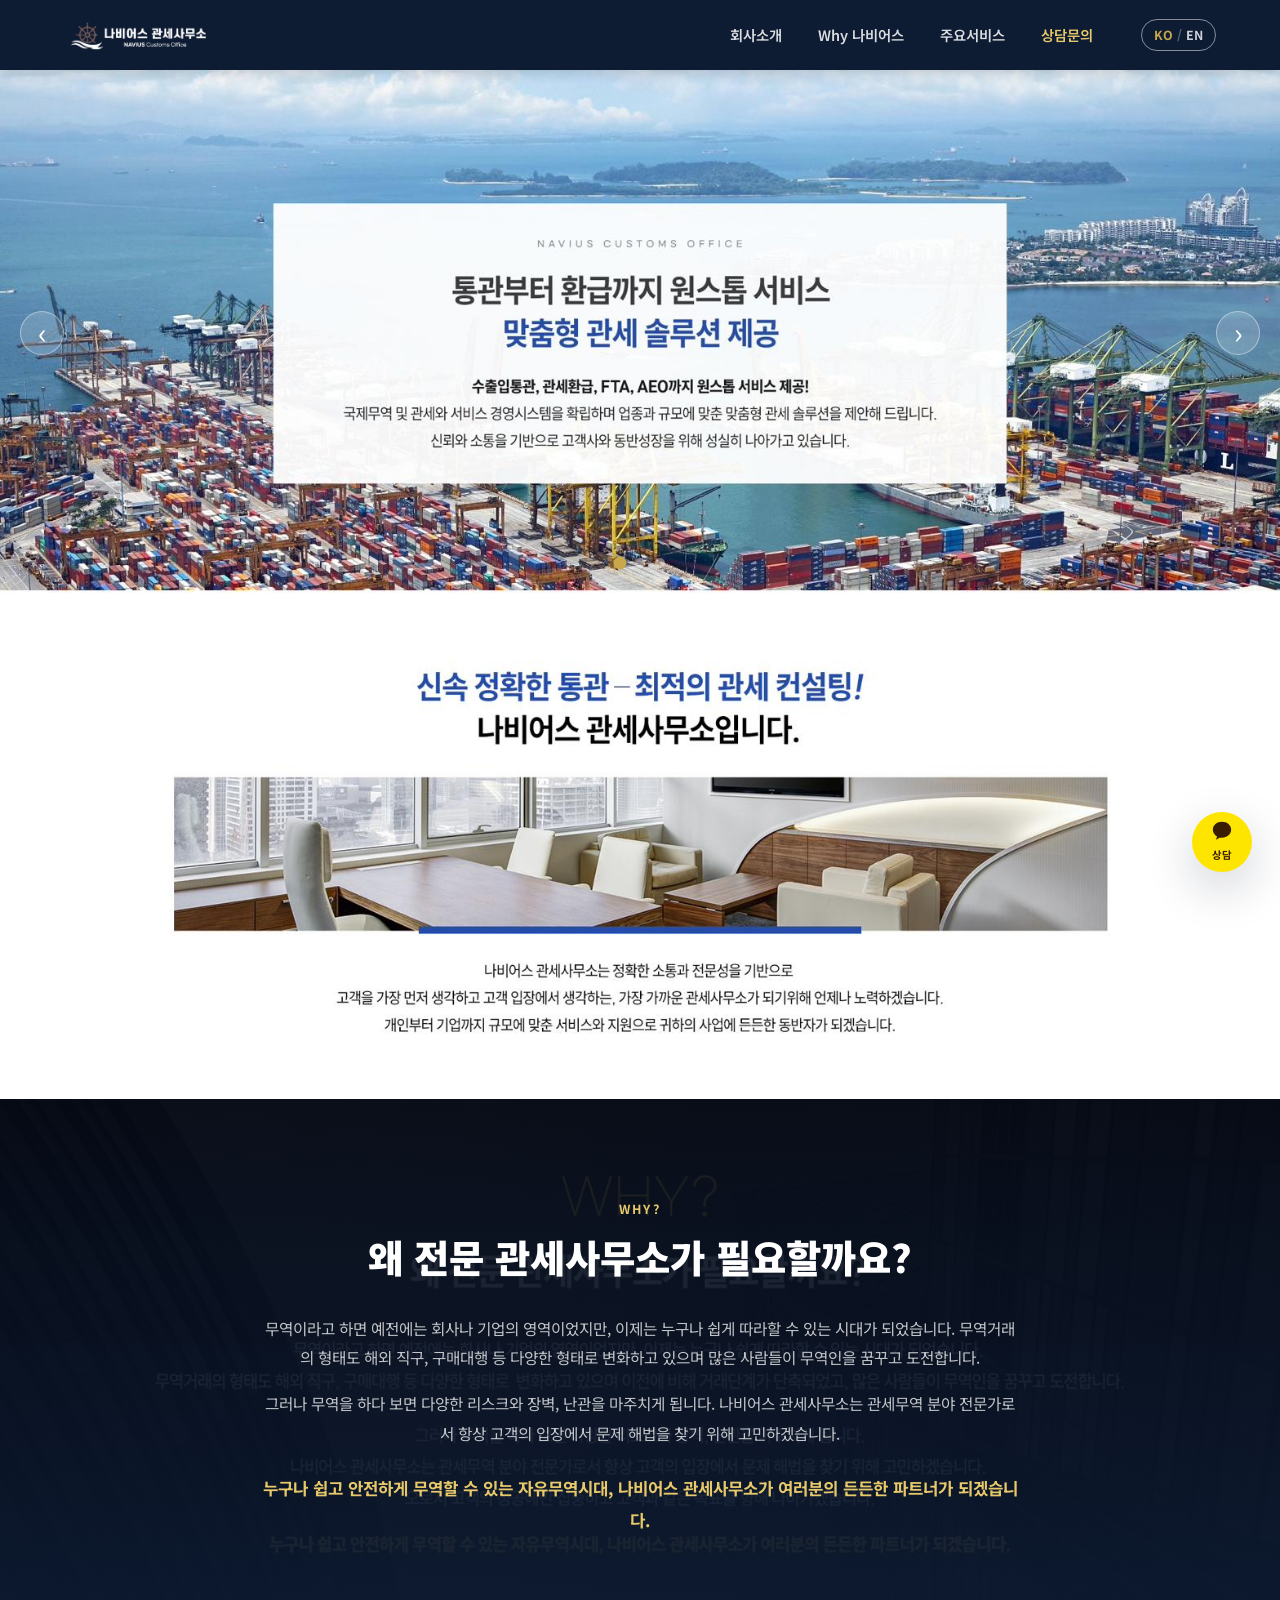
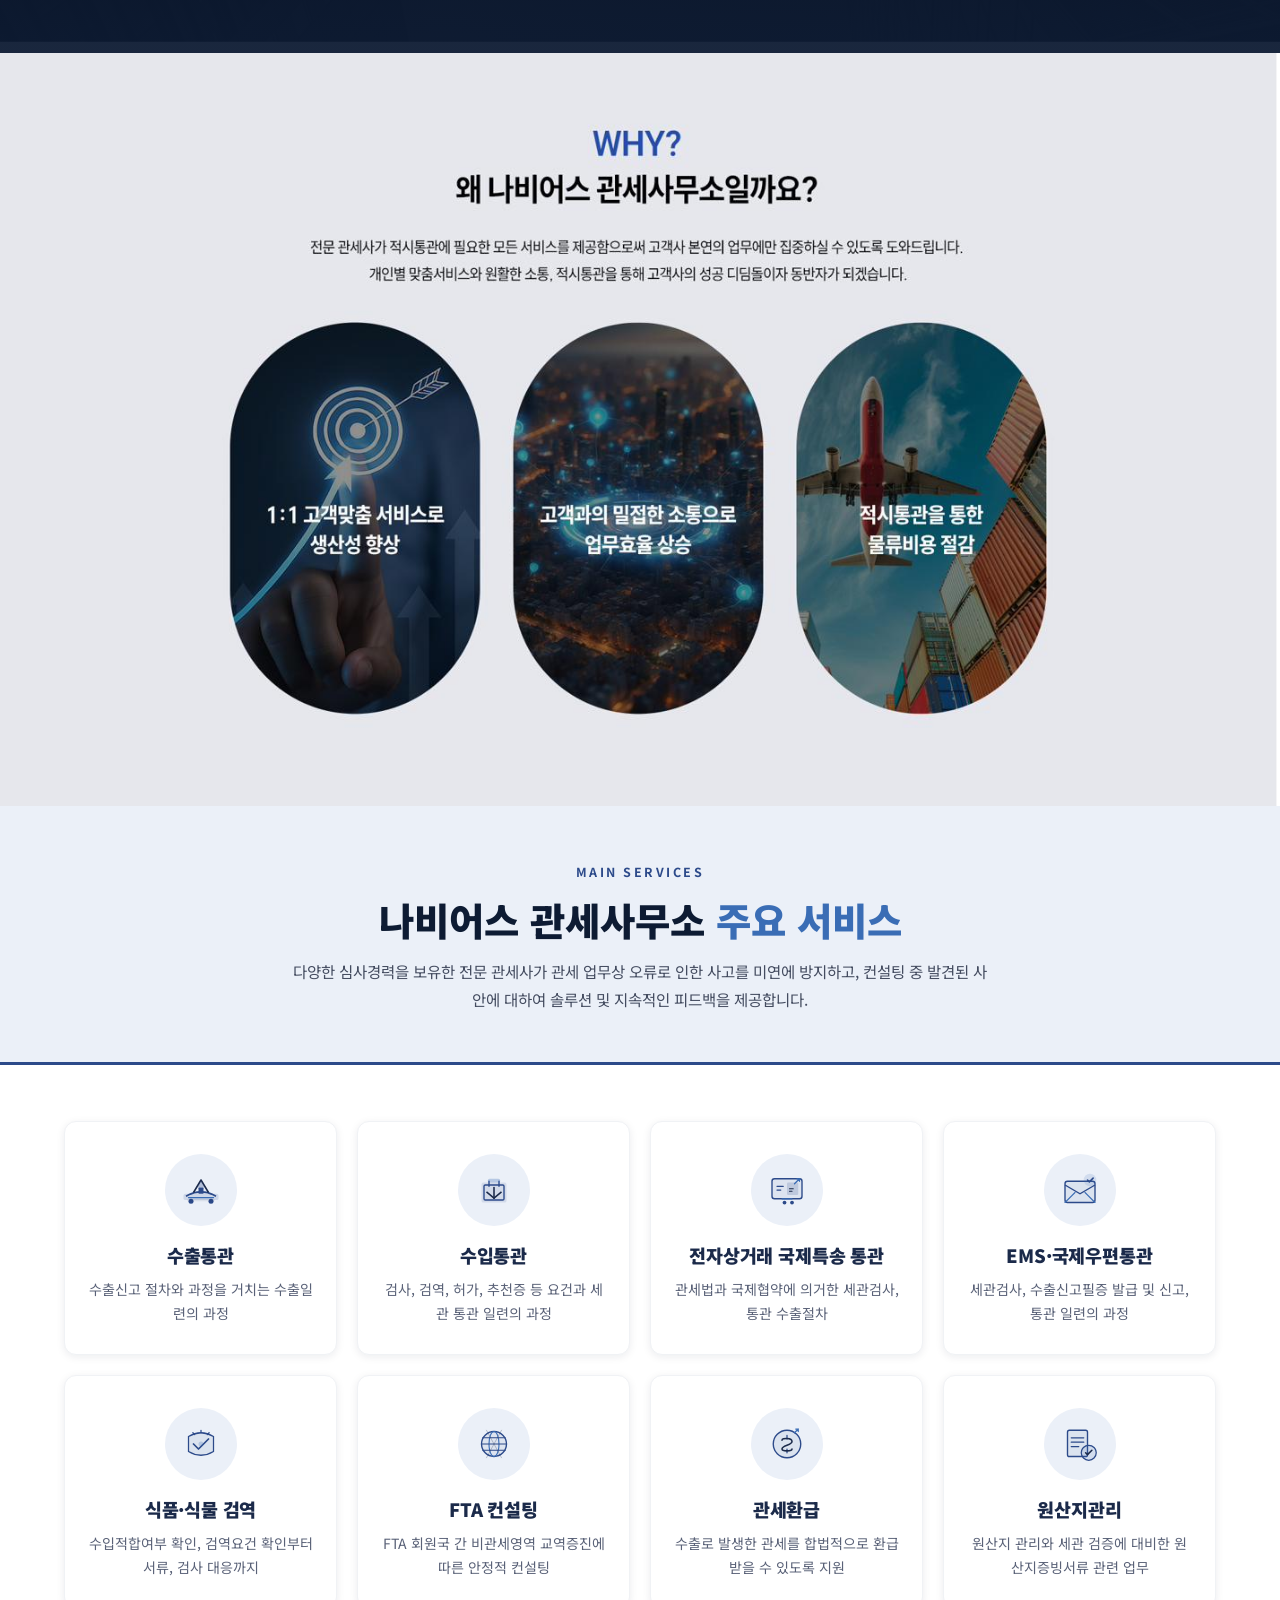
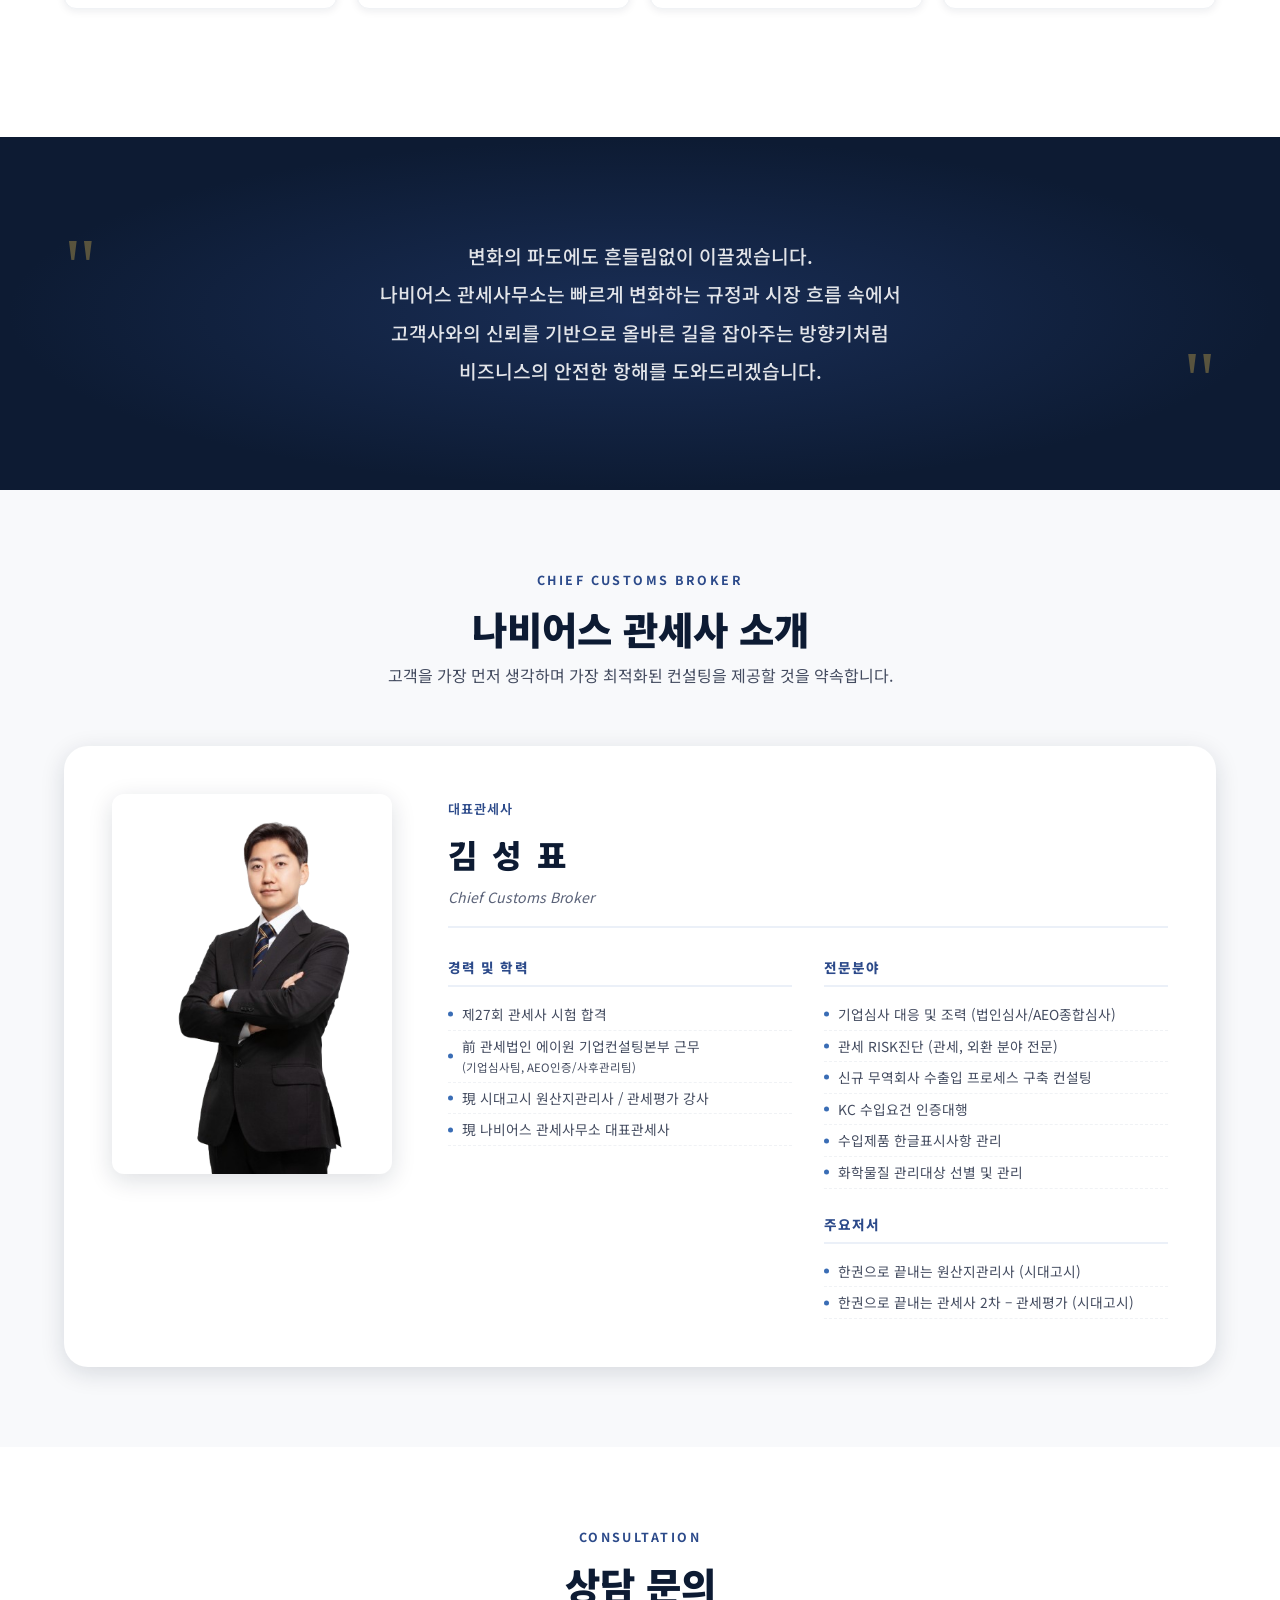
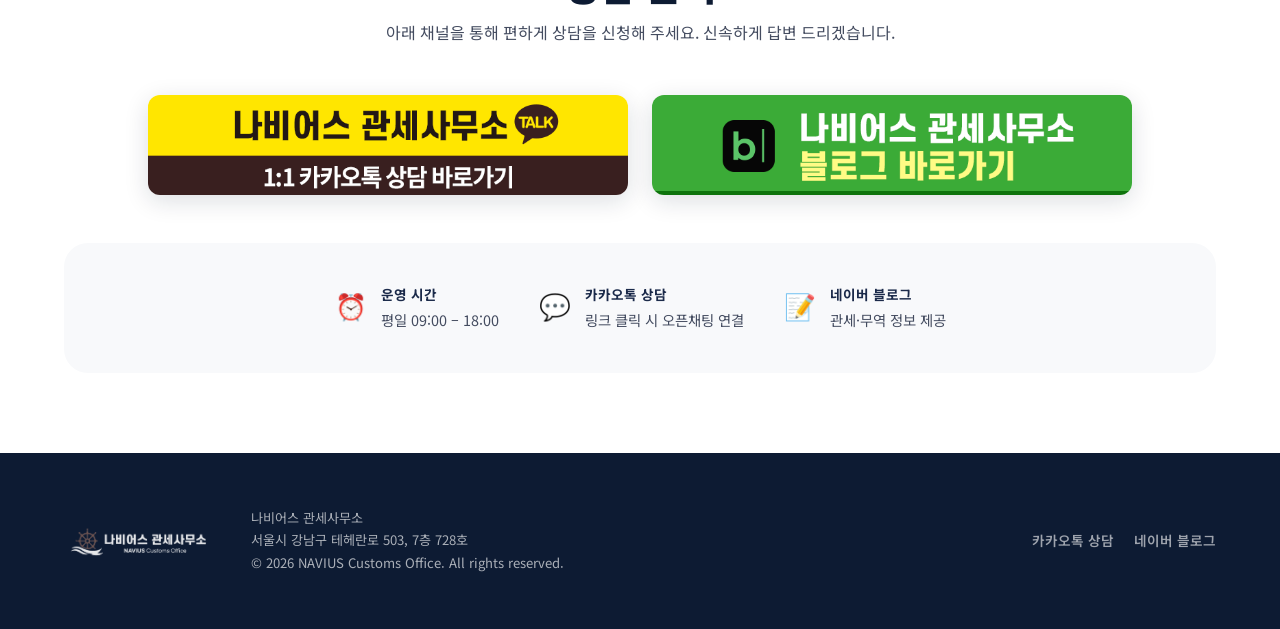
==== index.html @ b000e597 "Add files via upload" ====
<!DOCTYPE html>
<html lang="ko">
<head>
  <meta charset="UTF-8" />
  <meta name="viewport" content="width=device-width, initial-scale=1.0" />
  <title>나비어스 관세사무소 | NAVIUS Customs Office</title>
  <link rel="stylesheet" href="style.css" />
  <link rel="preconnect" href="https://fonts.googleapis.com">
  <link href="https://fonts.googleapis.com/css2?family=Noto+Sans+KR:wght@300;400;500;700;900&display=swap" rel="stylesheet">
</head>
<body>

<!-- ===== HEADER ===== -->
<header id="site-header">
  <div class="header-inner">
    <a href="index.html" class="logo-link">
      <img src="image/나비어스_CI__사명_배경제거.png"    alt="나비어스 관세사무소" class="logo-img logo-dark" />
      <img src="image/나비어스_CI__사명_배경제거_흰색.png" alt="나비어스 관세사무소" class="logo-img logo-light" />
    </a>
    <nav class="main-nav">
      <a href="#about"    data-ko="회사소개"    data-en="About">회사소개</a>
      <a href="#why"      data-ko="Why 나비어스" data-en="Why Navius">Why 나비어스</a>
      <a href="#services" data-ko="주요서비스"   data-en="Services">주요서비스</a>
      <a href="#contact"  data-ko="상담문의"    data-en="Contact">상담문의</a>
    </nav>
    <div class="header-actions">
      <button class="lang-toggle" id="lang-toggle">
        <span class="lang-ko active">KO</span>
        <span class="lang-sep">/</span>
        <span class="lang-en">EN</span>
      </button>
      <button class="hamburger" id="hamburger" aria-label="메뉴">
        <span></span><span></span><span></span>
      </button>
    </div>
  </div>
</header>

<!-- ===== HERO — 이미지만 풀스크린, 텍스트/오버레이 없음 ===== -->
<section class="hero" id="hero">
  <!-- 이미지 자체에 텍스트 포함 → <img> 태그로 그대로 표시 -->
  <img class="hero-img" src="image/main1.png" alt="나비어스 관세사무소" id="hero-img" />
  <div class="hero-dots">
    <button class="dot active" data-index="0"></button>
    <button class="dot"        data-index="1"></button>
    <button class="dot"        data-index="2"></button>
  </div>
  <button class="hero-arrow prev" aria-label="이전">&#8249;</button>
  <button class="hero-arrow next" aria-label="다음">&#8250;</button>
</section>

<!-- ===== ABOUT — 이미지만 풀 와이드 ===== -->
<section class="about" id="about">
  <img class="about-full-img" src="image/officeinfo.jpg" alt="나비어스 관세사무소" />
</section>

<!-- ===== WHY DARK ===== -->
<section class="why-dark section" id="why">
  <div class="why-dark-bg" style="background-image:url('image/why1.jpg')"></div>
  <div class="why-dark-overlay"></div>
  <div class="container why-dark-content">
    <p class="section-eyebrow light" data-ko="WHY?" data-en="WHY?">WHY?</p>
    <h2 class="light" data-ko="왜 전문 관세사무소가 필요할까요?" data-en="Why Do You Need a Professional Customs Office?">왜 전문 관세사무소가 필요할까요?</h2>
    <div class="why-dark-text">
      <p data-ko="무역이라고 하면 예전에는 회사나 기업의 영역이었지만, 이제는 누구나 쉽게 따라할 수 있는 시대가 되었습니다. 무역거래의 형태도 해외 직구, 구매대행 등 다양한 형태로 변화하고 있으며 많은 사람들이 무역인을 꿈꾸고 도전합니다."
         data-en="Trade used to be the domain of companies, but now anyone can participate. It has evolved into diverse forms such as direct overseas purchases and purchasing agencies, and many people dream of becoming traders.">
        무역이라고 하면 예전에는 회사나 기업의 영역이었지만, 이제는 누구나 쉽게 따라할 수 있는 시대가 되었습니다. 무역거래의 형태도 해외 직구, 구매대행 등 다양한 형태로 변화하고 있으며 많은 사람들이 무역인을 꿈꾸고 도전합니다.
      </p>
      <p data-ko="그러나 무역을 하다 보면 다양한 리스크와 장벽, 난관을 마주치게 됩니다. 나비어스 관세사무소는 관세무역 분야 전문가로서 항상 고객의 입장에서 문제 해법을 찾기 위해 고민하겠습니다."
         data-en="However, trading brings various risks and challenges. As experts in customs and trade, NAVIUS will always think from the client's perspective to find solutions.">
        그러나 무역을 하다 보면 다양한 리스크와 장벽, 난관을 마주치게 됩니다. 나비어스 관세사무소는 관세무역 분야 전문가로서 항상 고객의 입장에서 문제 해법을 찾기 위해 고민하겠습니다.
      </p>
      <p class="highlight"
         data-ko="누구나 쉽고 안전하게 무역할 수 있는 자유무역시대, 나비어스 관세사무소가 여러분의 든든한 파트너가 되겠습니다."
         data-en="In this era of free trade, NAVIUS Customs Office will be your reliable partner.">
        누구나 쉽고 안전하게 무역할 수 있는 자유무역시대, 나비어스 관세사무소가 여러분의 든든한 파트너가 되겠습니다.
      </p>
    </div>
  </div>
</section>

<!-- ===== WHY LIGHT — why2.jpg 이미지만 풀와이드 ===== -->
<section class="why-light-img">
  <img src="image/why2.jpg" alt="나비어스 관세사무소" class="why-full-img" />
</section>


<!-- ===== SERVICES ===== -->
<section class="services section" id="services">
  <!-- 배경이미지 제거 — 배경색만, 텍스트 유지 -->
  <div class="services-header-text">
    <div class="container">
      <p class="section-eyebrow">MAIN SERVICES</p>
      <h2 data-ko="나비어스 관세사무소 <em>주요 서비스</em>" data-en="NAVIUS Customs Office <em>Key Services</em>">나비어스 관세사무소 <em>주요 서비스</em></h2>
      <p class="svc-desc"
         data-ko="다양한 심사경력을 보유한 전문 관세사가 관세 업무상 오류로 인한 사고를 미연에 방지하고, 컨설팅 중 발견된 사안에 대하여 솔루션 및 지속적인 피드백을 제공합니다."
         data-en="Our expert customs brokers with diverse audit experience prevent errors in advance and provide solutions and ongoing feedback for any issues discovered during consulting.">
        다양한 심사경력을 보유한 전문 관세사가 관세 업무상 오류로 인한 사고를 미연에 방지하고, 컨설팅 중 발견된 사안에 대하여 솔루션 및 지속적인 피드백을 제공합니다.
      </p>
    </div>
  </div>
  <div class="container services-grid-wrap">
    <div class="services-grid">
      <div class="service-card">
        <div class="svc-icon-wrap"><svg class="svc-svg" viewBox="0 0 64 64" fill="none" xmlns="http://www.w3.org/2000/svg">
        <rect x="4" y="38" width="56" height="10" rx="3" fill="#2C4A8A" opacity=".15"/>
        <path d="M8 42 Q32 28 56 42" stroke="#2C4A8A" stroke-width="2.5" fill="none"/>
        <path d="M20 36 L32 16 L44 36" stroke="#1B2A4A" stroke-width="2.5" fill="none" stroke-linejoin="round"/>
        <path d="M26 28 L32 16 L38 28" fill="#2C4A8A" opacity=".3"/>
        <rect x="28" y="28" width="8" height="10" rx="1" fill="#2C4A8A"/>
        <path d="M12 44 L52 44" stroke="#3A6DB5" stroke-width="2" stroke-linecap="round"/>
        <circle cx="16" cy="50" r="4" fill="#2C4A8A"/>
        <circle cx="48" cy="50" r="4" fill="#2C4A8A"/>
        <rect x="10" y="46" width="44" height="4" rx="2" fill="#1B2A4A" opacity=".08"/>
      </svg></div>
        <h3 data-ko="수출통관" data-en="Export Clearance">수출통관</h3>
        <p data-ko="수출신고 절차와 과정을 거치는 수출일련의 과정" data-en="Complete export process including declaration procedures and steps.">수출신고 절차와 과정을 거치는 수출일련의 과정</p>
      </div>
      <div class="service-card">
        <div class="svc-icon-wrap"><svg class="svc-svg" viewBox="0 0 64 64" fill="none" xmlns="http://www.w3.org/2000/svg">
        <rect x="12" y="20" width="40" height="32" rx="3" fill="#2C4A8A" opacity=".12"/>
        <rect x="16" y="24" width="32" height="24" rx="2" stroke="#2C4A8A" stroke-width="2.2" fill="none"/>
        <path d="M24 18 L24 26 M40 18 L40 26" stroke="#2C4A8A" stroke-width="2.2" stroke-linecap="round"/>
        <path d="M20 35 L32 45 L44 35" stroke="#1B2A4A" stroke-width="2.5" stroke-linejoin="round" fill="none"/>
        <path d="M32 28 L32 45" stroke="#1B2A4A" stroke-width="2.5" stroke-linecap="round"/>
        <rect x="22" y="14" width="20" height="6" rx="3" fill="#3A6DB5" opacity=".3"/>
      </svg></div>
        <h3 data-ko="수입통관" data-en="Import Clearance">수입통관</h3>
        <p data-ko="검사, 검역, 허가, 추천증 등 요건과 세관 통관 일련의 과정" data-en="Full import process including inspection, quarantine, licensing, and customs clearance.">검사, 검역, 허가, 추천증 등 요건과 세관 통관 일련의 과정</p>
      </div>
      <div class="service-card">
        <div class="svc-icon-wrap"><svg class="svc-svg" viewBox="0 0 64 64" fill="none" xmlns="http://www.w3.org/2000/svg">
        <rect x="8" y="14" width="48" height="32" rx="4" stroke="#2C4A8A" stroke-width="2.2" fill="#2C4A8A" fill-opacity=".07"/>
        <path d="M16 26 L26 26 M16 32 L22 32" stroke="#2C4A8A" stroke-width="2" stroke-linecap="round"/>
        <rect x="32" y="20" width="18" height="20" rx="2" fill="#2C4A8A" opacity=".18"/>
        <path d="M36 30 L42 30 M36 34 L40 34" stroke="#1B2A4A" stroke-width="1.8" stroke-linecap="round"/>
        <path d="M24 46 L40 46" stroke="#3A6DB5" stroke-width="2" stroke-linecap="round"/>
        <circle cx="28" cy="52" r="3" fill="#2C4A8A"/>
        <circle cx="40" cy="52" r="3" fill="#2C4A8A"/>
        <path d="M44 22 L52 14 M48 14 L52 14 L52 18" stroke="#3A6DB5" stroke-width="2" stroke-linecap="round" stroke-linejoin="round"/>
      </svg></div>
        <h3 data-ko="전자상거래 국제특송 통관" data-en="E-Commerce Express Clearance">전자상거래 국제특송 통관</h3>
        <p data-ko="관세법과 국제협약에 의거한 세관검사, 통관 수출절차" data-en="Customs inspection and export procedures per customs law and international agreements.">관세법과 국제협약에 의거한 세관검사, 통관 수출절차</p>
      </div>
      <div class="service-card">
        <div class="svc-icon-wrap"><svg class="svc-svg" viewBox="0 0 64 64" fill="none" xmlns="http://www.w3.org/2000/svg">
        <rect x="8" y="18" width="48" height="34" rx="4" fill="#2C4A8A" fill-opacity=".08" stroke="#2C4A8A" stroke-width="2.2"/>
        <path d="M8 24 L32 38 L56 24" stroke="#2C4A8A" stroke-width="2.2" fill="none"/>
        <path d="M8 52 L24 36 M56 52 L40 36" stroke="#3A6DB5" stroke-width="1.8" stroke-linecap="round"/>
        <circle cx="48" cy="16" r="10" fill="#3A6DB5" opacity=".15"/>
        <path d="M44 16 L47 19 L53 13" stroke="#2C4A8A" stroke-width="2.5" stroke-linecap="round" stroke-linejoin="round"/>
      </svg></div>
        <h3 data-ko="EMS·국제우편통관" data-en="EMS · International Mail">EMS·국제우편통관</h3>
        <p data-ko="세관검사, 수출신고필증 발급 및 신고, 통관 일련의 과정" data-en="Customs inspection, export declaration issuance, and complete clearance process.">세관검사, 수출신고필증 발급 및 신고, 통관 일련의 과정</p>
      </div>
      <div class="service-card">
        <div class="svc-icon-wrap"><svg class="svc-svg" viewBox="0 0 64 64" fill="none" xmlns="http://www.w3.org/2000/svg">
        <path d="M12 20 Q32 8 52 20 L52 44 Q32 56 12 44 Z" fill="#2C4A8A" fill-opacity=".08" stroke="#2C4A8A" stroke-width="2"/>
        <path d="M20 32 L28 40 L44 24" stroke="#2C4A8A" stroke-width="2.8" stroke-linecap="round" stroke-linejoin="round"/>
        <circle cx="32" cy="32" r="4" fill="#3A6DB5" opacity=".25"/>
        <path d="M32 14 L32 10 M22 17 L19 14 M42 17 L45 14" stroke="#2C4A8A" stroke-width="2" stroke-linecap="round"/>
      </svg></div>
        <h3 data-ko="식품·식물 검역" data-en="Food &amp; Plant Quarantine">식품·식물 검역</h3>
        <p data-ko="수입적합여부 확인, 검역요건 확인부터 서류, 검사 대응까지" data-en="Import eligibility, quarantine requirements, documentation and inspection response.">수입적합여부 확인, 검역요건 확인부터 서류, 검사 대응까지</p>
      </div>
      <div class="service-card">
        <div class="svc-icon-wrap"><svg class="svc-svg" viewBox="0 0 64 64" fill="none" xmlns="http://www.w3.org/2000/svg">
        <circle cx="32" cy="32" r="20" stroke="#2C4A8A" stroke-width="2.2" fill="#2C4A8A" fill-opacity=".07"/>
        <ellipse cx="32" cy="32" rx="8" ry="20" stroke="#3A6DB5" stroke-width="1.8" fill="none"/>
        <path d="M12 32 L52 32 M14 22 L50 22 M14 42 L50 42" stroke="#2C4A8A" stroke-width="1.6" stroke-linecap="round"/>
        <path d="M20 10 L44 54 M44 10 L20 54" stroke="#1B2A4A" stroke-width="1.4" stroke-linecap="round" opacity=".3"/>
      </svg></div>
        <h3 data-ko="FTA 컨설팅" data-en="FTA Consulting">FTA 컨설팅</h3>
        <p data-ko="FTA 회원국 간 비관세영역 교역증진에 따른 안정적 컨설팅" data-en="Stable consulting for non-tariff trade promotion between FTA member countries.">FTA 회원국 간 비관세영역 교역증진에 따른 안정적 컨설팅</p>
      </div>
      <div class="service-card">
        <div class="svc-icon-wrap"><svg class="svc-svg" viewBox="0 0 64 64" fill="none" xmlns="http://www.w3.org/2000/svg">
        <circle cx="32" cy="32" r="22" fill="#2C4A8A" fill-opacity=".08" stroke="#2C4A8A" stroke-width="2.2"/>
        <path d="M32 18 L32 24 M32 40 L32 46" stroke="#2C4A8A" stroke-width="2" stroke-linecap="round"/>
        <path d="M24 26 C24 22 40 22 40 28 C40 34 24 34 24 40 C24 44 40 44 40 40" stroke="#1B2A4A" stroke-width="2.5" stroke-linecap="round" fill="none"/>
        <path d="M44 14 L50 8 M46 8 L50 8 L50 12" stroke="#3A6DB5" stroke-width="2" stroke-linecap="round" stroke-linejoin="round"/>
      </svg></div>
        <h3 data-ko="관세환급" data-en="Customs Refund">관세환급</h3>
        <p data-ko="수출로 발생한 관세를 합법적으로 환급받을 수 있도록 지원" data-en="Support for legally reclaiming customs duties generated from exports.">수출로 발생한 관세를 합법적으로 환급받을 수 있도록 지원</p>
      </div>
      <div class="service-card">
        <div class="svc-icon-wrap"><svg class="svc-svg" viewBox="0 0 64 64" fill="none" xmlns="http://www.w3.org/2000/svg">
        <rect x="12" y="10" width="32" height="42" rx="3" fill="#2C4A8A" fill-opacity=".08" stroke="#2C4A8A" stroke-width="2.2"/>
        <path d="M18 22 L38 22 M18 29 L38 29 M18 36 L30 36" stroke="#2C4A8A" stroke-width="2" stroke-linecap="round"/>
        <circle cx="46" cy="46" r="12" fill="#3A6DB5" fill-opacity=".15" stroke="#2C4A8A" stroke-width="2"/>
        <path d="M41 46 L44 49 L51 42" stroke="#1B2A4A" stroke-width="2.5" stroke-linecap="round" stroke-linejoin="round"/>
      </svg></div>
        <h3 data-ko="원산지관리" data-en="Country of Origin">원산지관리</h3>
        <p data-ko="원산지 관리와 세관 검증에 대비한 원산지증빙서류 관련 업무" data-en="Country of origin management and documentation for customs verification.">원산지 관리와 세관 검증에 대비한 원산지증빙서류 관련 업무</p>
      </div>
    </div>
    <!-- servicecategory2.jpg — 추후 다른 이미지로 교체 예정, 현재 미사용 -->
  </div>
</section>

<!-- ===== BRAND MESSAGE ===== -->
<section class="brand-msg">
  <div class="brand-msg-inner">
    <div class="brand-msg-overlay"></div>
    <div class="container brand-msg-content">
      <blockquote>
        <span class="quote-mark left">"</span>
        <p data-ko="변화의 파도에도 흔들림없이 이끌겠습니다.<br>나비어스 관세사무소는 빠르게 변화하는 규정과 시장 흐름 속에서<br>고객사와의 신뢰를 기반으로 올바른 길을 잡아주는 방향키처럼<br>비즈니스의 안전한 항해를 도와드리겠습니다."
           data-en="We will lead steadily through the waves of change.<br>In the rapidly evolving regulatory and market environment,<br>NAVIUS Customs Office will serve as your compass,<br>guiding safe navigation through the complexities of business.">
          변화의 파도에도 흔들림없이 이끌겠습니다.<br>나비어스 관세사무소는 빠르게 변화하는 규정과 시장 흐름 속에서<br>고객사와의 신뢰를 기반으로 올바른 길을 잡아주는 방향키처럼<br>비즈니스의 안전한 항해를 도와드리겠습니다.
        </p>
        <span class="quote-mark right">"</span>
      </blockquote>
    </div>
  </div>
</section>

<!-- ===== BROKER ===== -->
<section class="broker section" id="broker">
  <div class="container">
    <p class="section-eyebrow" data-ko="CHIEF CUSTOMS BROKER" data-en="CHIEF CUSTOMS BROKER">CHIEF CUSTOMS BROKER</p>
    <h2 data-ko="대표 관세사 소개" data-en="Our Chief Customs Broker">나비어스 관세사 소개</h2>
    <p class="section-desc" data-ko="고객을 가장 먼저 생각하며 가장 최적화된 컨설팅을 제공할 것을 약속합니다."
       data-en="We promise to put our clients first and deliver the most optimized consulting.">
      고객을 가장 먼저 생각하며 가장 최적화된 컨설팅을 제공할 것을 약속합니다.
    </p>
    <div class="broker-grid">
      <div class="broker-photo">
        <img src="image/프로필사진_정장_배경제거.png" alt="대표관세사 김성표" />
      </div>
      <div class="broker-info">
        <div class="broker-title-block">
          <span class="broker-role" data-ko="대표관세사" data-en="Chief Customs Broker">대표관세사</span>
          <h3 class="broker-name" data-ko="김 성 표" data-en="Kim Sung-pyo">김 성 표</h3>
          <p class="broker-subtitle">Chief Customs Broker</p>
          <hr />
        </div>
        <div class="broker-columns">
          <div class="broker-career">
            <h4 data-ko="경력 및 학력" data-en="Career &amp; Education">경력 및 학력</h4>
            <ul>
              <li data-ko="제27회 관세사 시험 합격" data-en="Passed 27th Customs Broker Exam">제27회 관세사 시험 합격</li>
              <li data-ko="前 관세법인 에이원 기업컨설팅본부 근무" data-en="Former: A1 Customs Corp., Corporate Consulting Division">前 관세법인 에이원 기업컨설팅본부 근무<br><small>(기업심사팀, AEO인증/사후관리팀)</small></li>
              <li data-ko="現 시대고시 원산지관리사 / 관세평가 강사" data-en="Current: Instructor, Customs Valuation (Sidaegosi)">現 시대고시 원산지관리사 / 관세평가 강사</li>
              <li data-ko="現 나비어스 관세사무소 대표관세사" data-en="Current: Chief Broker, NAVIUS Customs Office">現 나비어스 관세사무소 대표관세사</li>
            </ul>
          </div>
          <div class="broker-specialty">
            <h4 data-ko="전문분야" data-en="Specializations">전문분야</h4>
            <ul>
              <li data-ko="기업심사 대응 및 조력 (법인심사/AEO종합심사)" data-en="Corporate Audit Response (AEO Comprehensive Audit)">기업심사 대응 및 조력 (법인심사/AEO종합심사)</li>
              <li data-ko="관세 RISK진단 (관세, 외환 분야 전문)" data-en="Customs Risk Assessment (Customs &amp; Foreign Exchange)">관세 RISK진단 (관세, 외환 분야 전문)</li>
              <li data-ko="신규 무역회사 수출입 프로세스 구축 컨설팅" data-en="Import/Export Process Setup Consulting">신규 무역회사 수출입 프로세스 구축 컨설팅</li>
              <li data-ko="KC 수입요건 인증대행" data-en="KC Certification Agency Services">KC 수입요건 인증대행</li>
              <li data-ko="식품수입, 식물검역 대행" data-en="Food import and Quarantine">수입제품 한글표시사항 관리</li>
              <li data-ko="화학물질 관리" data-en="Chemical Substance Classification and Management">화학물질 관리대상 선별 및 관리</li>
            </ul>
            <h4 class="mt" data-ko="주요저서" data-en="Publications">주요저서</h4>
            <ul>
              <li data-ko="한권으로 끝내는 원산지관리사 (시대고시)" data-en="Origin Manager All-in-One (Sidaegosi)">한권으로 끝내는 원산지관리사 (시대고시)</li>
              <li data-ko="한권으로 끝내는 관세사 2차 – 관세평가 (시대고시)" data-en="Customs Broker Part 2 – Customs Valuation (Sidaegosi)">한권으로 끝내는 관세사 2차 – 관세평가 (시대고시)</li>
            </ul>
          </div>
        </div>
      </div>
    </div>
  </div>
</section>

<!-- ===== CONTACT ===== -->
<section class="contact section" id="contact">
  <div class="container">
    <p class="section-eyebrow" data-ko="CONSULTATION" data-en="CONSULTATION">CONSULTATION</p>
    <h2 data-ko="상담 문의" data-en="Contact us">상담 문의</h2>
    <p class="section-desc"
       data-ko="아래 채널을 통해 편하게 상담을 신청해 주세요. 신속하게 답변 드리겠습니다."
       data-en="Please reach out through any channel below. We will respond promptly.">
      아래 채널을 통해 편하게 상담을 신청해 주세요. 신속하게 답변 드리겠습니다.
    </p>
    <div class="contact-channels">
      <a href="https://open.kakao.com/o/sPX7SnJh" target="_blank" class="contact-card kakao">
        <img src="image/카톡상담_배너_이미지_나비어스.png" alt="카카오톡 1:1 상담 바로가기" />
      </a>
      <a href="https://blog.naver.com/ines66" target="_blank" class="contact-card naver">
        <img src="image/네이버블로그_배너_이미지_나비어스.png" alt="네이버 블로그 바로가기" />
      </a>
    </div>
    <div class="contact-info-row">
      <div class="contact-info-item">
        <span class="ci-icon">⏰</span>
        <div>
          <strong data-ko="운영 시간" data-en="Business Hours">운영 시간</strong>
          <p data-ko="평일 09:00 – 18:00" data-en="Weekdays 09:00 – 18:00">평일 09:00 – 18:00</p>
        </div>
      </div>
      <div class="contact-info-item">
        <span class="ci-icon">💬</span>
        <div>
          <strong data-ko="카카오톡 상담" data-en="KakaoTalk">카카오톡 상담</strong>
          <p data-ko="링크 클릭 시 오픈채팅 연결" data-en="Click banner to open KakaoTalk chat">링크 클릭 시 오픈채팅 연결</p>
        </div>
      </div>
      <div class="contact-info-item">
        <span class="ci-icon">📝</span>
        <div>
          <strong data-ko="네이버 블로그" data-en="Naver Blog">네이버 블로그</strong>
          <p data-ko="관세·무역 정보 제공" data-en="Customs &amp; trade information">관세·무역 정보 제공</p>
        </div>
      </div>
    </div>
  </div>
</section>

<!-- ===== FOOTER ===== -->
<footer id="site-footer">
  <div class="container footer-inner">
    <div class="footer-logo">
      <img src="image/나비어스_CI__사명_배경제거_흰색.png" alt="나비어스 관세사무소" />
    </div>
    <div class="footer-info">
      <p data-ko="나비어스 관세사무소" data-en="NAVIUS Customs Office">나비어스 관세사무소</p>
      <p data-ko="서울시 강남구 테헤란로 503, 7층 728호" data-en="503 Teheran-ro, Gangnam-gu, Seoul, 7F #728">서울시 강남구 테헤란로 503, 7층 728호</p>
      <p>© <span id="copyright-year">2024</span> NAVIUS Customs Office. All rights reserved.</p>
    </div>
    <div class="footer-links">
      <a href="https://open.kakao.com/o/sPX7SnJh" target="_blank" data-ko="카카오톡 상담" data-en="KakaoTalk">카카오톡 상담</a>
      <a href="https://blog.naver.com/ines66" target="_blank" data-ko="네이버 블로그" data-en="Naver Blog">네이버 블로그</a>
    </div>
  </div>
</footer>

<!-- Floating CTA -->
<div class="floating-cta">
  <a href="https://open.kakao.com/o/sPX7SnJh" target="_blank" class="floating-btn" title="카카오톡 상담">
    <svg viewBox="0 0 24 24" fill="currentColor"><path d="M12 2C6.48 2 2 5.86 2 10.64c0 3.06 1.82 5.74 4.56 7.38L5.5 21.5l3.88-2.2A11.2 11.2 0 0012 19.27c5.52 0 10-3.86 10-8.63C22 5.86 17.52 2 12 2z"/></svg>
    <span data-ko="상담" data-en="Chat">상담</span>
  </a>
</div>

<script src="script.js"></script>
</body>
</html>
---- style.css ----
/* =============================================
   NAVIUS CUSTOMS OFFICE — style.css  v2
   Brand: Navy (#1B2A4A), Gold (#C9A84C)
   ============================================= */

:root {
  --navy-deep:    #0D1B33;
  --navy-primary: #1B2A4A;
  --navy-mid:     #2C4A8A;
  --navy-light:   #3A6DB5;
  --navy-pale:    #EBF0F8;
  --gold:         #C9A84C;
  --gold-light:   #E8C96A;
  --white:        #FFFFFF;
  --gray-50:      #F8F9FB;
  --gray-100:     #F0F2F5;
  --gray-300:     #C8CDD8;
  --gray-600:     #5A6278;
  --gray-800:     #2D3244;
  --text-main:    #1A1F2E;
  --text-body:    #444C60;
  --radius-sm:    6px;
  --radius-md:    12px;
  --radius-lg:    24px;
  --shadow-sm:    0 2px 8px rgba(13,27,51,0.08);
  --shadow-md:    0 6px 24px rgba(13,27,51,0.14);
  --shadow-lg:    0 16px 48px rgba(13,27,51,0.20);
  --transition:   0.3s cubic-bezier(0.4,0,0.2,1);
  --max-w:        1200px;
}

/* ===== RESET ===== */
*, *::before, *::after { box-sizing: border-box; margin: 0; padding: 0; }
html { scroll-behavior: smooth; font-size: 16px; }
body {
  font-family: 'Noto Sans KR', sans-serif;
  color: var(--text-main);
  background: var(--white);
  line-height: 1.7;
  overflow-x: hidden;
}
img { max-width: 100%; display: block; }
a { text-decoration: none; color: inherit; }
ul { list-style: none; }
button { cursor: pointer; background: none; border: none; font-family: inherit; }

.container { max-width: var(--max-w); margin: 0 auto; padding: 0 24px; }
.section { padding: 80px 0; }

/* ===== TYPOGRAPHY ===== */
.section-eyebrow {
  font-size: 0.78rem;
  font-weight: 700;
  letter-spacing: 0.2em;
  text-transform: uppercase;
  color: var(--navy-mid);
  margin-bottom: 12px;
  display: block;
}
.section-eyebrow.light { color: var(--gold-light); }
h2 {
  font-size: clamp(1.6rem, 3vw, 2.4rem);
  font-weight: 900;
  color: var(--navy-deep);
  line-height: 1.3;
  margin-bottom: 16px;
}
h2 em { color: var(--navy-light); font-style: normal; }
h2.light { color: var(--white); }
h2.light em { color: var(--gold-light); font-style: normal; }
.section-desc {
  font-size: 1rem;
  color: var(--text-body);
  max-width: 700px;
  margin: 0 auto 48px;
  text-align: center;
  line-height: 1.8;
}

/* ===== BUTTONS ===== */
.btn {
  display: inline-block;
  padding: 14px 32px;
  border-radius: var(--radius-sm);
  font-size: 0.95rem;
  font-weight: 700;
  transition: var(--transition);
  letter-spacing: 0.04em;
}
.btn-primary { background: var(--gold); color: var(--navy-deep); }
.btn-primary:hover { background: var(--gold-light); transform: translateY(-2px); box-shadow: var(--shadow-md); }
.btn-outline { border: 2px solid rgba(255,255,255,0.8); color: var(--white); }
.btn-outline:hover { background: rgba(255,255,255,0.15); transform: translateY(-2px); }

/* ===== HEADER ===== */
#site-header {
  position: fixed;
  top: 0; left: 0; right: 0;
  z-index: 1000;
  background: var(--navy-deep);           /* 항상 네이비 */
  box-shadow: 0 2px 12px rgba(0,0,0,0.18);
  transition: box-shadow var(--transition);
}
#site-header.scrolled {
  box-shadow: var(--shadow-lg);           /* 스크롤 시 그림자 강조 */
}
.header-inner {
  max-width: var(--max-w);
  margin: 0 auto;
  padding: 0 24px;
  height: 70px;
  display: flex;
  align-items: center;
  gap: 32px;
}
.logo-link { flex-shrink: 0; }
.logo-img { height: 80px; width: auto; }
/* 검은 배경 이미지 → mix-blend-mode: screen으로 검은색 투명 처리 */
.logo-dark  { display: none !important; }
.logo-light {
  display: block !important;
  mix-blend-mode: screen;   /* 검은 배경을 투명하게 — 흰 글씨만 보임 */
}

.main-nav { display: flex; gap: 4px; margin-left: auto; }
.main-nav a {
  padding: 8px 16px;
  font-size: 0.9rem;
  font-weight: 600;
  color: rgba(255,255,255,0.85);
  border-radius: var(--radius-sm);
  transition: var(--transition);
}
.main-nav a:hover { color: var(--white); background: rgba(255,255,255,0.12); }
.main-nav a.nav-active { color: var(--gold-light); }

.header-actions { display: flex; align-items: center; gap: 12px; flex-shrink: 0; }

/* Language Toggle */
.lang-toggle {
  display: flex;
  align-items: center;
  gap: 4px;
  padding: 6px 12px;
  border: 1.5px solid rgba(255,255,255,0.5);
  border-radius: 20px;
  font-size: 0.78rem;
  font-weight: 700;
  color: rgba(255,255,255,0.8);
  transition: var(--transition);
}
.lang-toggle:hover { border-color: var(--gold); color: var(--gold); }
.lang-sep { opacity: 0.4; }
.lang-ko.active, .lang-en.active { color: var(--gold); }

/* Hamburger */
.hamburger { display: none; flex-direction: column; gap: 5px; padding: 6px; }
.hamburger span {
  width: 24px; height: 2px;
  background: var(--white);
  border-radius: 2px;
  transition: var(--transition);
  display: block;
}
.hamburger.open span:nth-child(1) { transform: translateY(7px) rotate(45deg); }
.hamburger.open span:nth-child(2) { opacity: 0; }
.hamburger.open span:nth-child(3) { transform: translateY(-7px) rotate(-45deg); }

/* ===== HERO — 이미지만 풀스크린 ===== */
.hero {
  position: relative;
  width: 100%;
  overflow: hidden;
  background: var(--navy-deep);
  /* 헤더 높이만큼 상단 여백 */
  margin-top: 70px;
}
/* 이미지가 가로 100% 꽉 차고, 세로는 비율 유지 */
.hero-img {
  display: block;
  width: 100%;
  height: auto;
  max-height: 90vh;
  object-fit: cover;
  object-position: center;
  /* 슬라이드 전환 페이드 */
  transition: opacity 0.5s ease;
}
.hero-img.fading {
  opacity: 0;
}




/* Dots */
.hero-dots {
  position: absolute;
  bottom: 28px;
  left: 50%;
  transform: translateX(-50%);
  display: flex;
  gap: 10px;
  z-index: 10;
}
.dot {
  width: 10px; height: 10px;
  border-radius: 50%;
  background: rgba(255,255,255,0.4);
  transition: var(--transition);
}
.dot.active { background: var(--gold); transform: scale(1.3); }

/* Arrows */
.hero-arrow {
  position: absolute;
  top: 50%;
  transform: translateY(-50%);
  z-index: 10;
  width: 44px; height: 44px;
  border-radius: 50%;
  background: rgba(255,255,255,0.15);
  border: 1.5px solid rgba(255,255,255,0.4);
  color: white;
  font-size: 1.8rem;
  line-height: 1;
  display: flex;
  align-items: center;
  justify-content: center;
  transition: var(--transition);
}
.hero-arrow:hover { background: rgba(255,255,255,0.28); }
.hero-arrow.prev { left: 20px; }
.hero-arrow.next { right: 20px; }

/* ===== ABOUT ===== */
/* ===== ABOUT — officeinfo.jpg 풀 와이드 이미지만 ===== */
.about {
  background: var(--white);
  width: 100%;
  line-height: 0; /* 이미지 하단 gap 제거 */
}
.about-full-img {
  display: block;
  width: 100%;
  height: auto;
  object-fit: contain;
  transition: opacity 0.3s ease;
}
.about-full-img.fading { opacity: 0; }

/* ===== WHY DARK ===== */
.why-dark {
  position: relative;
  overflow: hidden;
  padding: 100px 0;
  text-align: center;
}
.why-dark-bg {
  position: absolute;
  inset: 0;
  background-size: cover;
  background-position: center;
}
.why-dark-overlay {
  position: absolute;
  inset: 0;
  background: linear-gradient(180deg, rgba(5,10,22,0.90) 0%, rgba(13,27,51,0.95) 100%);
}
.why-dark-content { position: relative; z-index: 2; }
.why-dark-content h2 { margin-bottom: 32px; }
.why-dark-text p {
  color: rgba(255,255,255,0.75);
  font-size: 0.98rem;
  line-height: 1.9;
  max-width: 760px;
  margin: 0 auto 16px;
}
.why-dark-text p.highlight {
  color: var(--gold-light);
  font-weight: 700;
  font-size: 1.05rem;
  margin-top: 24px;
}

/* ===== WHY LIGHT — why2.jpg 풀와이드 이미지만 ===== */
.why-light-img {
  width: 100%;
  line-height: 0;
}
.why-full-img {
  display: block;
  width: 100%;
  height: auto;
  object-fit: contain;
  transition: opacity 0.3s ease;
}
.why-full-img.fading { opacity: 0; }

/* ===== SERVICES ===== */
.services { padding: 0; }

/* 서비스 헤더: 배경색만, 이미지 없음 — 추후 이미지 교체 가능 */
.services-header-text {
  background: var(--navy-pale);
  padding: 56px 0 48px;
  text-align: center;
  border-bottom: 3px solid var(--navy-mid);
}
.services-header-text h2 {
  margin-bottom: 12px;
}
.svc-desc {
  font-size: 0.97rem;
  color: var(--text-body);
  max-width: 700px;
  margin: 0 auto;
  line-height: 1.85;
}

.services-grid-wrap { padding-top: 56px; padding-bottom: 80px; }
.services-grid {
  display: grid;
  grid-template-columns: repeat(4, 1fr);
  gap: 20px;
  margin-bottom: 48px;
}
.service-card {
  background: var(--white);
  border: 1px solid var(--gray-100);
  border-radius: var(--radius-md);
  padding: 32px 22px 28px;
  text-align: center;
  transition: var(--transition);
  box-shadow: var(--shadow-sm);
}
.service-card:hover {
  transform: translateY(-6px);
  box-shadow: var(--shadow-lg);
  border-color: var(--navy-pale);
  border-top: 3px solid var(--navy-mid);
}
/* SVG 아이콘 래퍼 */
.svc-icon-wrap {
  display: flex;
  align-items: center;
  justify-content: center;
  width: 72px;
  height: 72px;
  margin: 0 auto 18px;
  background: var(--navy-pale);
  border-radius: 50%;
  transition: var(--transition);
}
.service-card:hover .svc-icon-wrap {
  background: var(--navy-mid);
}
.service-card:hover .svc-icon-wrap .svc-svg path,
.service-card:hover .svc-icon-wrap .svc-svg rect,
.service-card:hover .svc-icon-wrap .svc-svg circle,
.service-card:hover .svc-icon-wrap .svc-svg ellipse {
  stroke: #fff;
  fill-opacity: 0.2;
}
.svc-svg {
  width: 40px;
  height: 40px;
  display: block;
}
/* 서비스 제목 — 크고 굵게 */
.service-card h3 {
  font-size: 1.15rem;
  font-weight: 900;
  color: var(--navy-primary);
  margin-bottom: 10px;
  line-height: 1.3;
  letter-spacing: -0.01em;
}
/* 서비스 설명 */
.service-card p {
  font-size: 0.88rem;
  color: var(--gray-600);
  line-height: 1.7;
}

/* .service-full-img — 추후 이미지 교체 시 재활성화 */

/* ===== BRAND MSG ===== */
.brand-msg { padding: 0; }
.brand-msg-inner {
  position: relative;
  background: var(--navy-deep);
  padding: 100px 0;
  overflow: hidden;
}
.brand-msg-overlay {
  position: absolute;
  inset: 0;
  background: radial-gradient(ellipse at center, rgba(44,74,138,0.4) 0%, transparent 70%);
}
.brand-msg-content { position: relative; z-index: 2; text-align: center; }
blockquote { position: relative; padding: 0 60px; }
.quote-mark {
  font-size: 5rem;
  line-height: 1;
  color: var(--gold);
  opacity: 0.4;
  font-family: serif;
  position: absolute;
}
.quote-mark.left { top: -10px; left: 0; }
.quote-mark.right { bottom: -30px; right: 0; }
blockquote p {
  font-size: clamp(1rem, 1.8vw, 1.2rem);
  color: rgba(255,255,255,0.88);
  line-height: 2;
  font-weight: 500;
}

/* ===== BROKER ===== */
.broker { background: var(--gray-50); }
.broker h2 { text-align: center; margin-bottom: 8px; }
.broker .section-eyebrow { text-align: center; }
.broker .section-desc { margin-bottom: 56px; }
.broker-grid {
  display: grid;
  grid-template-columns: 280px 1fr;
  gap: 56px;
  background: var(--white);
  border-radius: var(--radius-lg);
  padding: 48px;
  box-shadow: var(--shadow-md);
  align-items: start;
}
.broker-photo img {
  width: 100%;
  border-radius: var(--radius-md);
  box-shadow: var(--shadow-md);
  max-height: 380px;
  object-fit: cover;
  object-position: top;
}
.broker-role { font-size: 0.82rem; font-weight: 600; color: var(--navy-mid); letter-spacing: 0.08em; text-transform: uppercase; }
.broker-name { font-size: 2rem; font-weight: 900; color: var(--navy-deep); margin: 6px 0 4px; letter-spacing: 0.1em; }
.broker-subtitle { font-size: 0.88rem; color: var(--gray-600); margin-bottom: 16px; font-style: italic; }
.broker-title-block hr { border: none; border-top: 2px solid var(--navy-pale); margin-bottom: 28px; }
.broker-columns { display: grid; grid-template-columns: 1fr 1fr; gap: 32px; }
.broker-career h4, .broker-specialty h4 {
  font-size: 0.85rem;
  font-weight: 800;
  color: var(--navy-mid);
  letter-spacing: 0.08em;
  text-transform: uppercase;
  margin-bottom: 12px;
  padding-bottom: 6px;
  border-bottom: 2px solid var(--navy-pale);
}
.broker-career ul li, .broker-specialty ul li {
  font-size: 0.86rem;
  color: var(--text-body);
  padding: 5px 0 5px 14px;
  border-bottom: 1px dashed var(--gray-100);
  position: relative;
  line-height: 1.5;
}
.broker-career ul li::before, .broker-specialty ul li::before {
  content: '';
  position: absolute;
  left: 0; top: 50%;
  transform: translateY(-50%);
  width: 5px; height: 5px;
  border-radius: 50%;
  background: var(--navy-light);
}
.broker-specialty ul li small { display: block; font-size: 0.78rem; color: var(--gray-600); }
.broker-specialty h4.mt { margin-top: 24px; }

/* ===== CONTACT ===== */
.contact { background: var(--white); text-align: center; }
.contact h2 { margin-bottom: 8px; }
.contact-channels {
  display: flex;
  gap: 24px;
  justify-content: center;
  margin-bottom: 48px;
  flex-wrap: wrap;
}
.contact-card {
  display: block;
  border-radius: var(--radius-md);
  overflow: hidden;
  flex: 1;
  max-width: 480px;
  min-width: 280px;
  box-shadow: var(--shadow-md);
  transition: var(--transition);
}
.contact-card:hover { transform: translateY(-6px); box-shadow: var(--shadow-lg); }
.contact-card img {
  width: 100%;
  height: 100px;
  object-fit: cover;
  object-position: center;
  display: block;
  transition: transform 0.4s ease;
}
.contact-card:hover img { transform: scale(1.03); }

.contact-info-row {
  display: flex;
  gap: 40px;
  justify-content: center;
  flex-wrap: wrap;
  padding: 40px;
  background: var(--gray-50);
  border-radius: var(--radius-lg);
}
.contact-info-item { display: flex; align-items: flex-start; gap: 14px; text-align: left; }
.ci-icon { font-size: 1.6rem; flex-shrink: 0; }
.contact-info-item strong { display: block; font-size: 0.85rem; font-weight: 700; color: var(--navy-primary); margin-bottom: 2px; }
.contact-info-item p { font-size: 0.9rem; color: var(--text-body); }

/* ===== FOOTER ===== */
#site-footer { background: var(--navy-deep); padding: 48px 0; color: rgba(255,255,255,0.65); }
.footer-inner { display: flex; align-items: center; gap: 40px; flex-wrap: wrap; }
.footer-logo img {
  height: 80px;
  opacity: 0.9;
  mix-blend-mode: screen;
}
.footer-info { flex: 1; min-width: 200px; }
.footer-info p { font-size: 0.82rem; line-height: 1.7; }
.footer-links { display: flex; gap: 20px; }
.footer-links a { font-size: 0.85rem; color: rgba(255,255,255,0.6); transition: var(--transition); font-weight: 600; }
.footer-links a:hover { color: var(--gold-light); }

/* ===== FLOATING CTA ===== */
.floating-cta { position: fixed; bottom: 28px; right: 28px; z-index: 999; }
.floating-btn {
  display: flex;
  flex-direction: column;
  align-items: center;
  gap: 4px;
  width: 60px; height: 60px;
  border-radius: 50%;
  background: #FEE500;
  color: #3A1D00;
  font-size: 0.65rem;
  font-weight: 700;
  box-shadow: var(--shadow-lg);
  transition: var(--transition);
  justify-content: center;
}
.floating-btn:hover { transform: scale(1.1) translateY(-3px); }
.floating-btn svg { width: 22px; height: 22px; }

/* ===== MOBILE NAV PANEL ===== */
.mobile-nav-overlay {
  position: fixed; inset: 0;
  background: rgba(0,0,0,0.5);
  z-index: 990; opacity: 0;
  pointer-events: none;
  transition: opacity var(--transition);
}
.mobile-nav-overlay.open { opacity: 1; pointer-events: all; }
.mobile-nav-panel {
  position: fixed;
  top: 0; right: 0; bottom: 0;
  width: 280px;
  background: var(--navy-deep);
  z-index: 995;
  transform: translateX(100%);
  transition: transform var(--transition);
  padding: 80px 32px 40px;
  display: flex;
  flex-direction: column;
  gap: 8px;
}
.mobile-nav-panel.open { transform: translateX(0); }
.mobile-nav-panel a {
  color: rgba(255,255,255,0.85);
  font-size: 1rem;
  font-weight: 600;
  padding: 14px 0;
  border-bottom: 1px solid rgba(255,255,255,0.08);
  transition: color var(--transition);
}
.mobile-nav-panel a:hover { color: var(--gold-light); }
.mobile-lang { margin-top: 32px; display: flex; gap: 12px; }
.mobile-lang button {
  flex: 1;
  padding: 10px;
  border-radius: var(--radius-sm);
  font-size: 0.9rem;
  font-weight: 700;
  color: rgba(255,255,255,0.7);
  border: 1.5px solid rgba(255,255,255,0.2);
  transition: var(--transition);
}
.mobile-lang button.active { background: var(--gold); color: var(--navy-deep); border-color: var(--gold); }

/* ===== SCROLL REVEAL ===== */
.reveal {
  opacity: 0;
  transform: translateY(30px);
  transition: opacity 0.7s ease, transform 0.7s ease;
}
.reveal.visible { opacity: 1; transform: none; }

/* ===== TABLET ===== */
@media (max-width: 900px) {
  .main-nav { display: none; }
  .hamburger { display: flex; }
  .services-grid { grid-template-columns: repeat(2, 1fr); }
  .broker-grid { grid-template-columns: 1fr; gap: 28px; }
  .broker-photo img { max-width: 220px; margin: 0 auto; }
  .broker-columns { grid-template-columns: 1fr; }
  .service-full-img img { height: 220px; }
}

/* ===== MOBILE ===== */
@media (max-width: 600px) {
  .header-inner { padding: 0 16px; }
  .logo-img { height: 56px; }
  .hero { height: 100svh; min-height: 500px; }
  .hero-content h1 { font-size: 1.55rem; }
  .hero-sub { font-size: 0.84rem; }
  .hero-cta { flex-direction: column; gap: 12px; }
  .btn { padding: 13px 24px; font-size: 0.9rem; text-align: center; }
  .hero-arrow { display: none; }
  .section { padding: 56px 0; }
  .services-grid { grid-template-columns: 1fr 1fr; gap: 12px; }
  .service-card { padding: 18px 12px; }
  .service-icon { font-size: 1.6rem; }
  .service-card h3 { font-size: 0.88rem; }
  .service-card p { font-size: 0.74rem; }
  .broker-grid { padding: 24px 16px; }
  .broker-name { font-size: 1.4rem; }
  .contact-channels { flex-direction: column; align-items: stretch; }
  .contact-card { max-width: 100%; min-width: unset; }
  .contact-info-row { flex-direction: column; gap: 20px; padding: 20px; }
  .footer-inner { flex-direction: column; align-items: flex-start; gap: 20px; }
  .floating-cta { bottom: 18px; right: 14px; }
  .floating-btn { width: 52px; height: 52px; }
  blockquote { padding: 0 20px; }
  blockquote p { font-size: 0.92rem; }
  .brand-msg-inner { padding: 60px 0; }
  .why-dark { padding: 60px 0; }
  h2 { font-size: 1.4rem; }
}
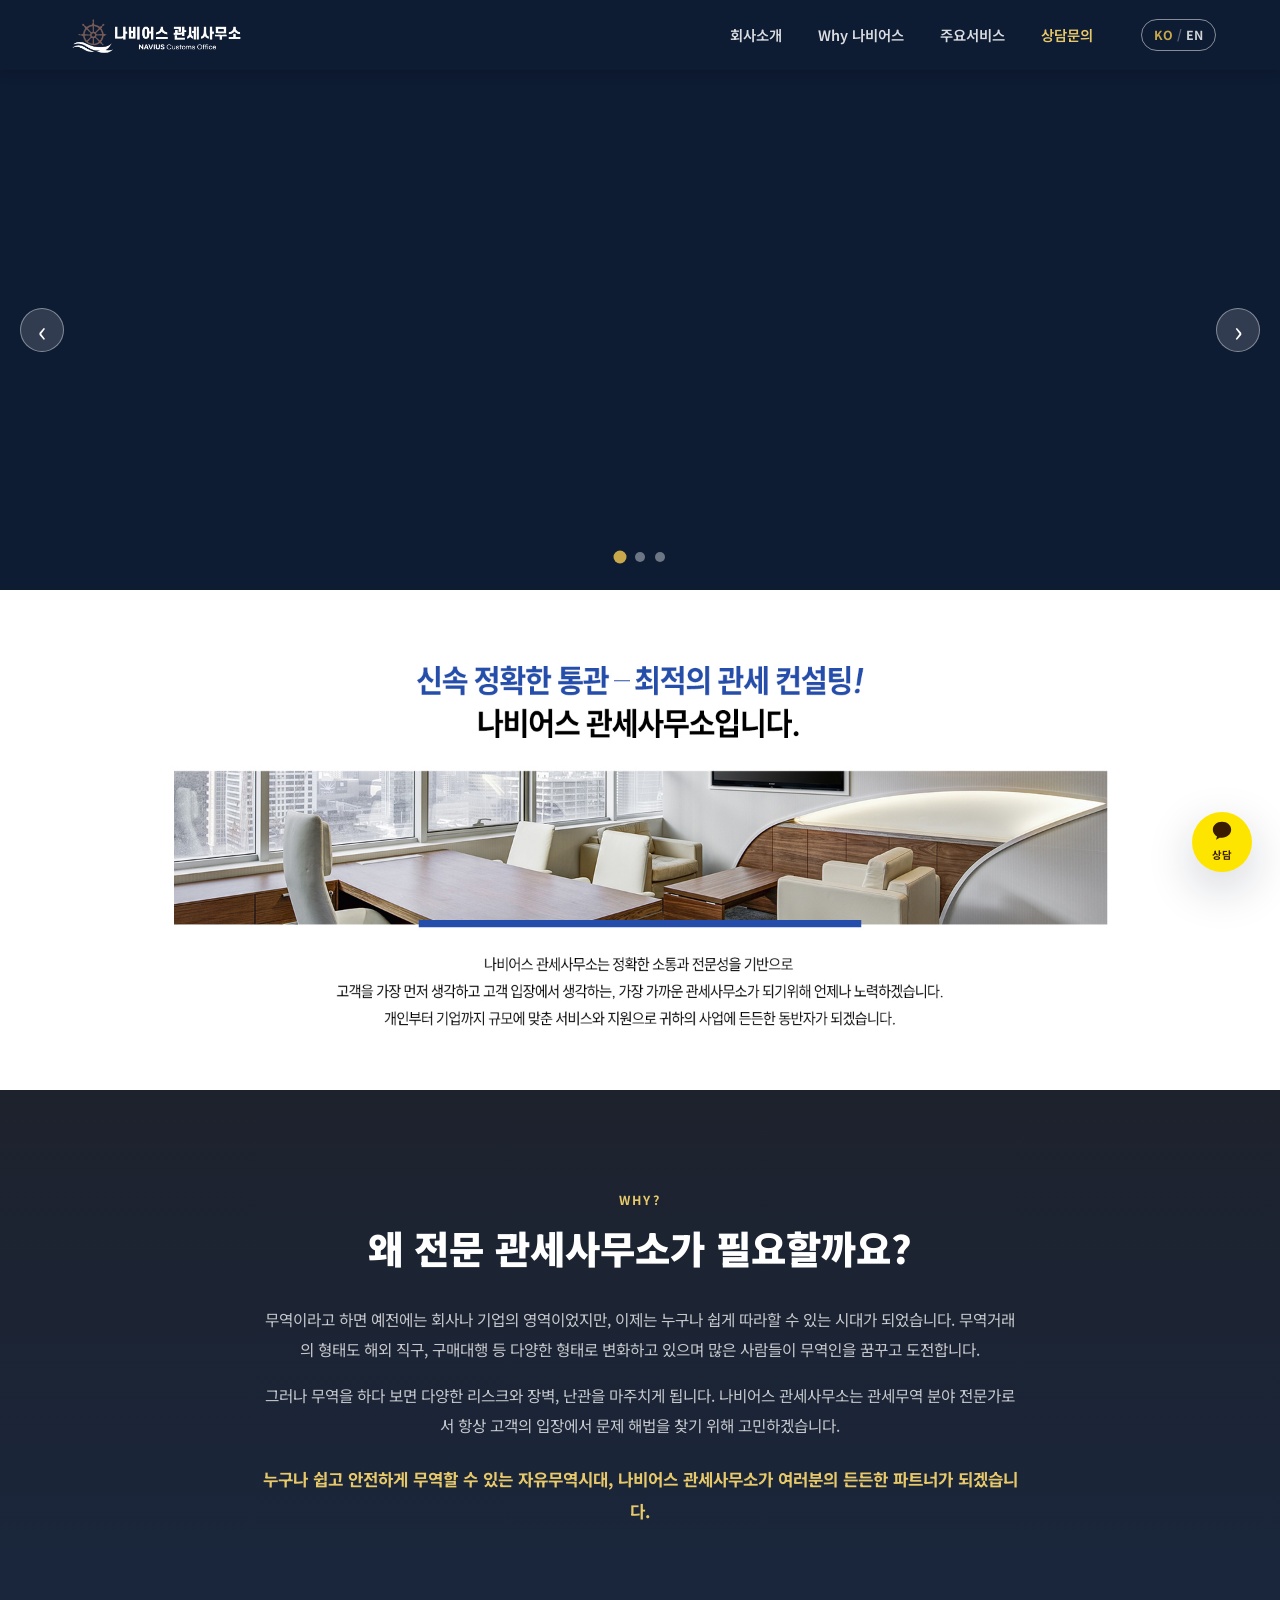
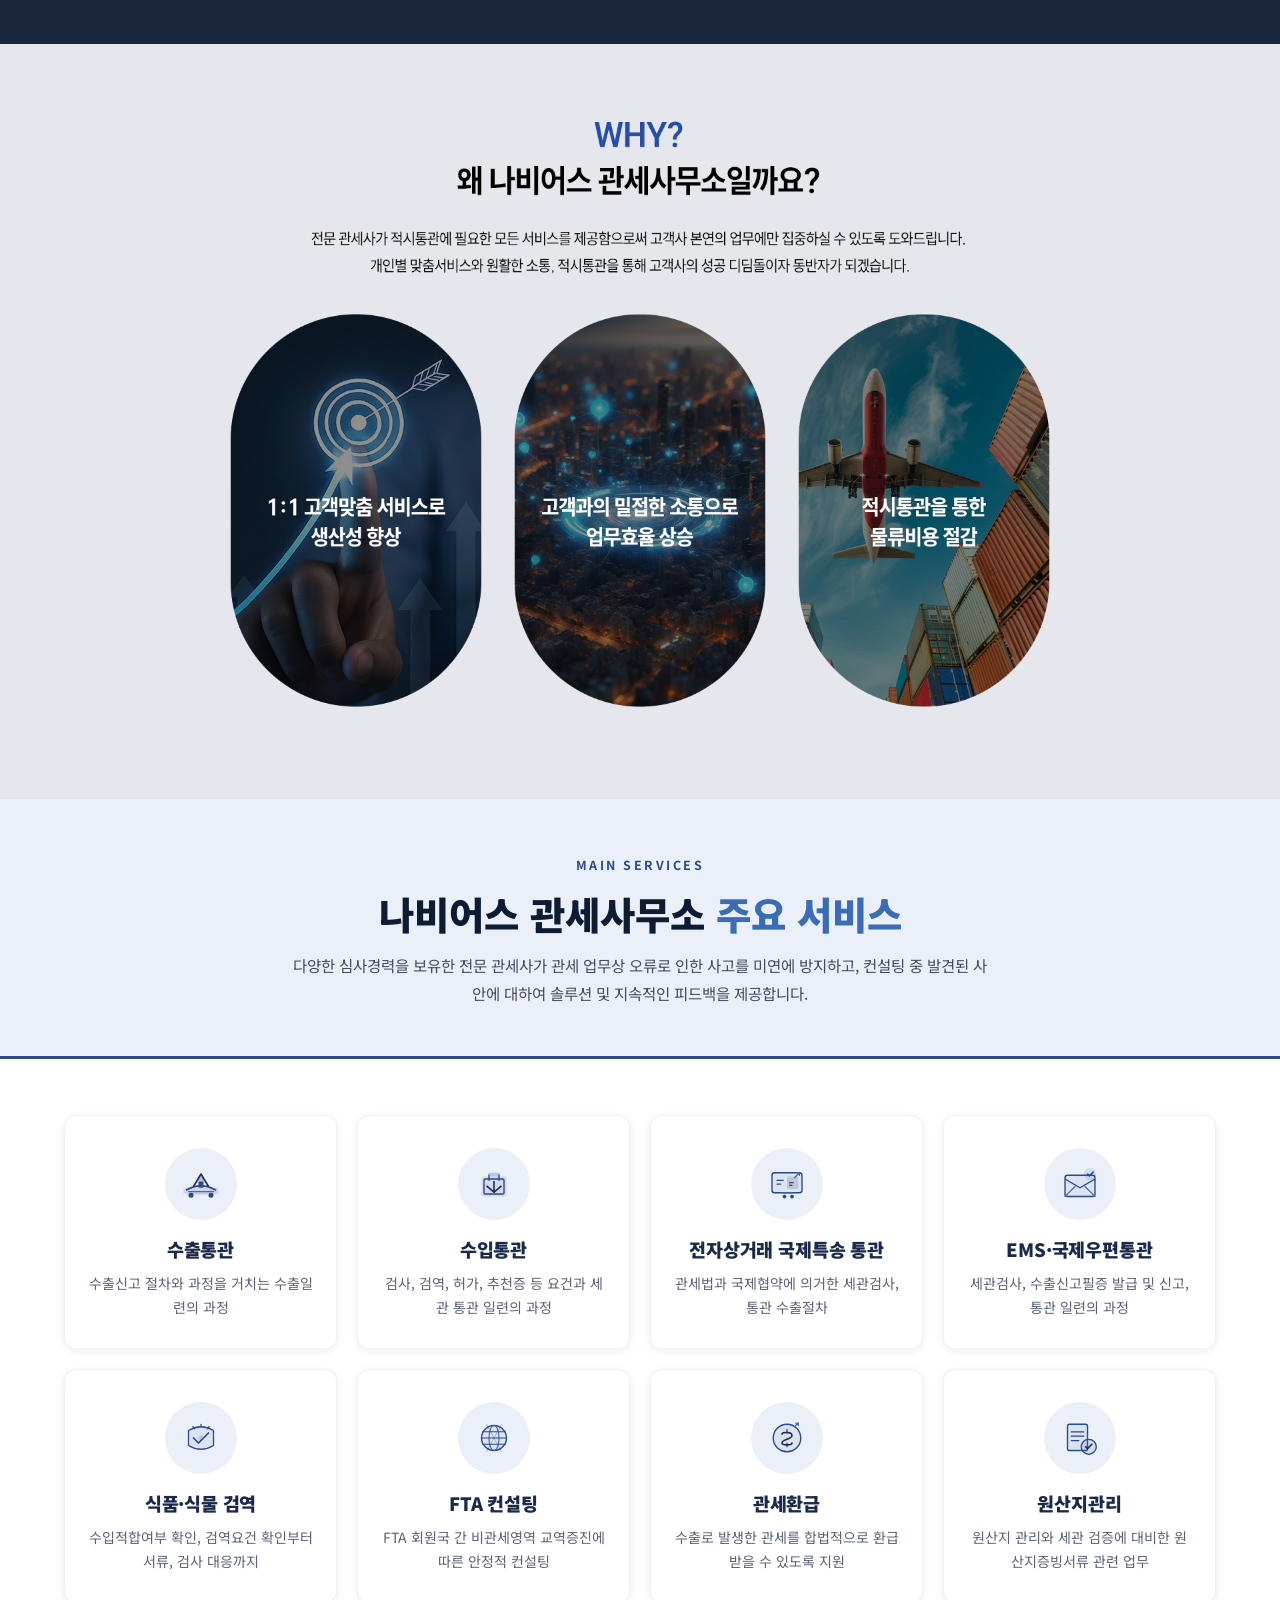
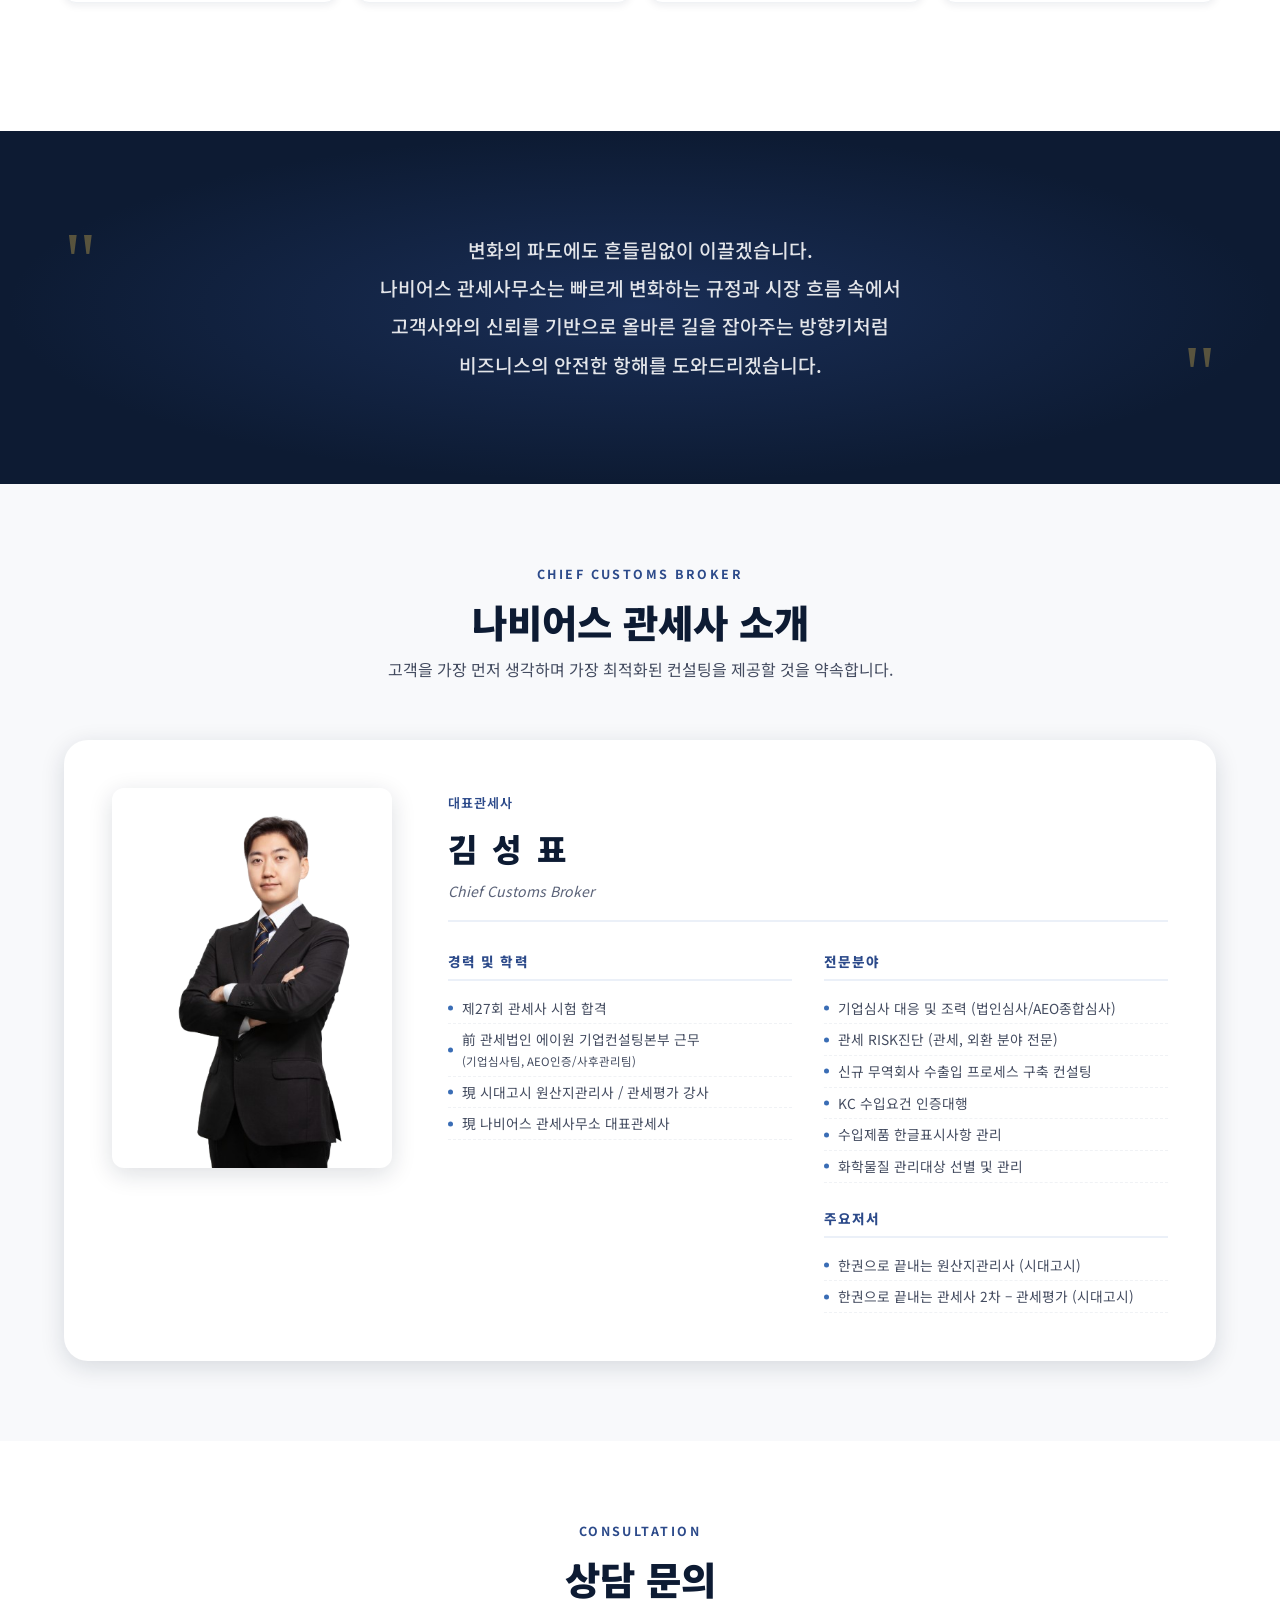
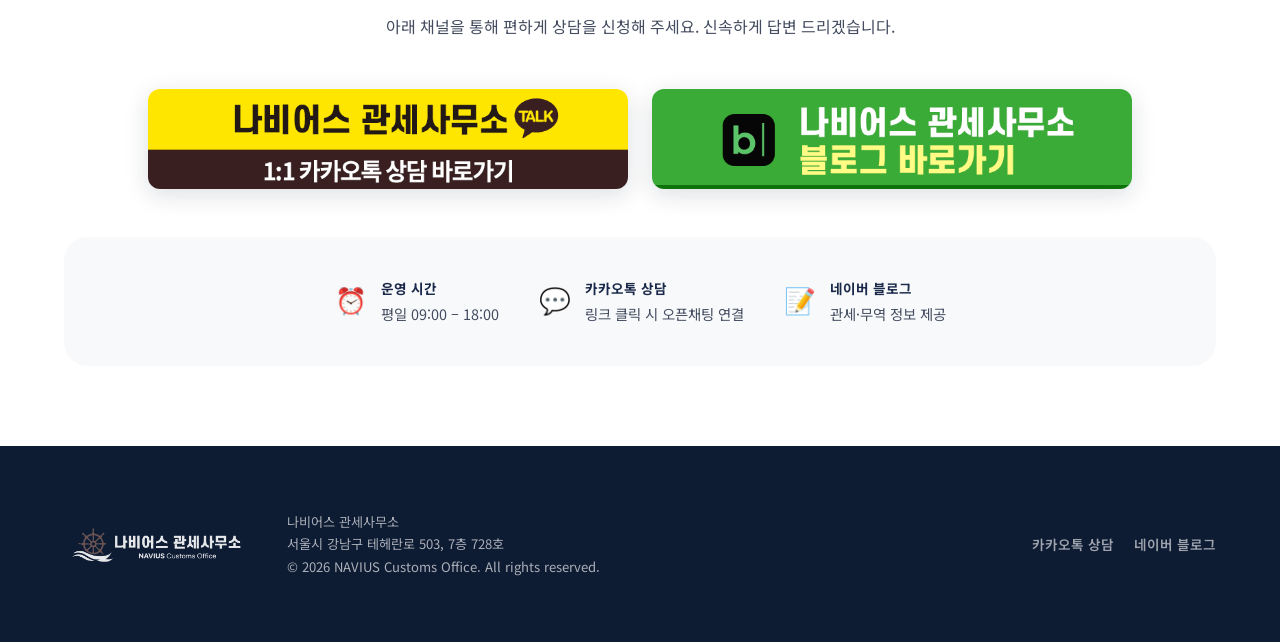
==== commit 208332af: "Add files via upload" ====
--- a/index.html
+++ b/index.html
@@ -56,22 +56,22 @@
 
 <!-- ===== WHY DARK ===== -->
 <section class="why-dark section" id="why">
-  <div class="why-dark-bg" style="background-image:url('image/why1.jpg')"></div>
   <div class="why-dark-overlay"></div>
   <div class="container why-dark-content">
     <p class="section-eyebrow light" data-ko="WHY?" data-en="WHY?">WHY?</p>
     <h2 class="light" data-ko="왜 전문 관세사무소가 필요할까요?" data-en="Why Do You Need a Professional Customs Office?">왜 전문 관세사무소가 필요할까요?</h2>
     <div class="why-dark-text">
-      <p data-ko="무역이라고 하면 예전에는 회사나 기업의 영역이었지만, 이제는 누구나 쉽게 따라할 수 있는 시대가 되었습니다. 무역거래의 형태도 해외 직구, 구매대행 등 다양한 형태로 변화하고 있으며 많은 사람들이 무역인을 꿈꾸고 도전합니다."
+      <p data-ko="무역이라고 하면 예전에는 회사나 기업의 영역이었지만, 이제는 누구나 쉽게 따라할 수 있는 시대가 되었습니다.<br>
+         무역거래의 형태도 해외 직구, 구매대행 등 다양한 형태로 변화하고 있으며<br>많은 사람들이 무역인을 꿈꾸고 도전합니다."
          data-en="Trade used to be the domain of companies, but now anyone can participate. It has evolved into diverse forms such as direct overseas purchases and purchasing agencies, and many people dream of becoming traders.">
         무역이라고 하면 예전에는 회사나 기업의 영역이었지만, 이제는 누구나 쉽게 따라할 수 있는 시대가 되었습니다. 무역거래의 형태도 해외 직구, 구매대행 등 다양한 형태로 변화하고 있으며 많은 사람들이 무역인을 꿈꾸고 도전합니다.
       </p>
-      <p data-ko="그러나 무역을 하다 보면 다양한 리스크와 장벽, 난관을 마주치게 됩니다. 나비어스 관세사무소는 관세무역 분야 전문가로서 항상 고객의 입장에서 문제 해법을 찾기 위해 고민하겠습니다."
+      <p data-ko="그러나 무역을 하다 보면 다양한 리스크와 장벽, 난관을 마주치게 됩니다.<br>나비어스 관세사무소는 관세무역 분야 전문가로서 항상 고객의 입장에서 문제 해법을 찾기 위해 고민하겠습니다."
          data-en="However, trading brings various risks and challenges. As experts in customs and trade, NAVIUS will always think from the client's perspective to find solutions.">
         그러나 무역을 하다 보면 다양한 리스크와 장벽, 난관을 마주치게 됩니다. 나비어스 관세사무소는 관세무역 분야 전문가로서 항상 고객의 입장에서 문제 해법을 찾기 위해 고민하겠습니다.
       </p>
       <p class="highlight"
-         data-ko="누구나 쉽고 안전하게 무역할 수 있는 자유무역시대, 나비어스 관세사무소가 여러분의 든든한 파트너가 되겠습니다."
+         data-ko="누구나 쉽고 안전하게 무역할 수 있는 자유무역시대,<br>나비어스 관세사무소가 여러분의 든든한 파트너가 되겠습니다."
          data-en="In this era of free trade, NAVIUS Customs Office will be your reliable partner.">
         누구나 쉽고 안전하게 무역할 수 있는 자유무역시대, 나비어스 관세사무소가 여러분의 든든한 파트너가 되겠습니다.
       </p>
--- a/style.css
+++ b/style.css
@@ -114,7 +114,7 @@
   gap: 32px;
 }
 .logo-link { flex-shrink: 0; }
-.logo-img { height: 80px; width: auto; }
+.logo-img { height: 100px; width: auto; }
 /* 검은 배경 이미지 → mix-blend-mode: screen으로 검은색 투명 처리 */
 .logo-dark  { display: none !important; }
 .logo-light {
@@ -524,7 +524,7 @@
 #site-footer { background: var(--navy-deep); padding: 48px 0; color: rgba(255,255,255,0.65); }
 .footer-inner { display: flex; align-items: center; gap: 40px; flex-wrap: wrap; }
 .footer-logo img {
-  height: 80px;
+  height: 100px;
   opacity: 0.9;
   mix-blend-mode: screen;
 }
@@ -621,7 +621,7 @@
 /* ===== MOBILE ===== */
 @media (max-width: 600px) {
   .header-inner { padding: 0 16px; }
-  .logo-img { height: 56px; }
+  .logo-img { height: 86px; }
   .hero { height: 100svh; min-height: 500px; }
   .hero-content h1 { font-size: 1.55rem; }
   .hero-sub { font-size: 0.84rem; }
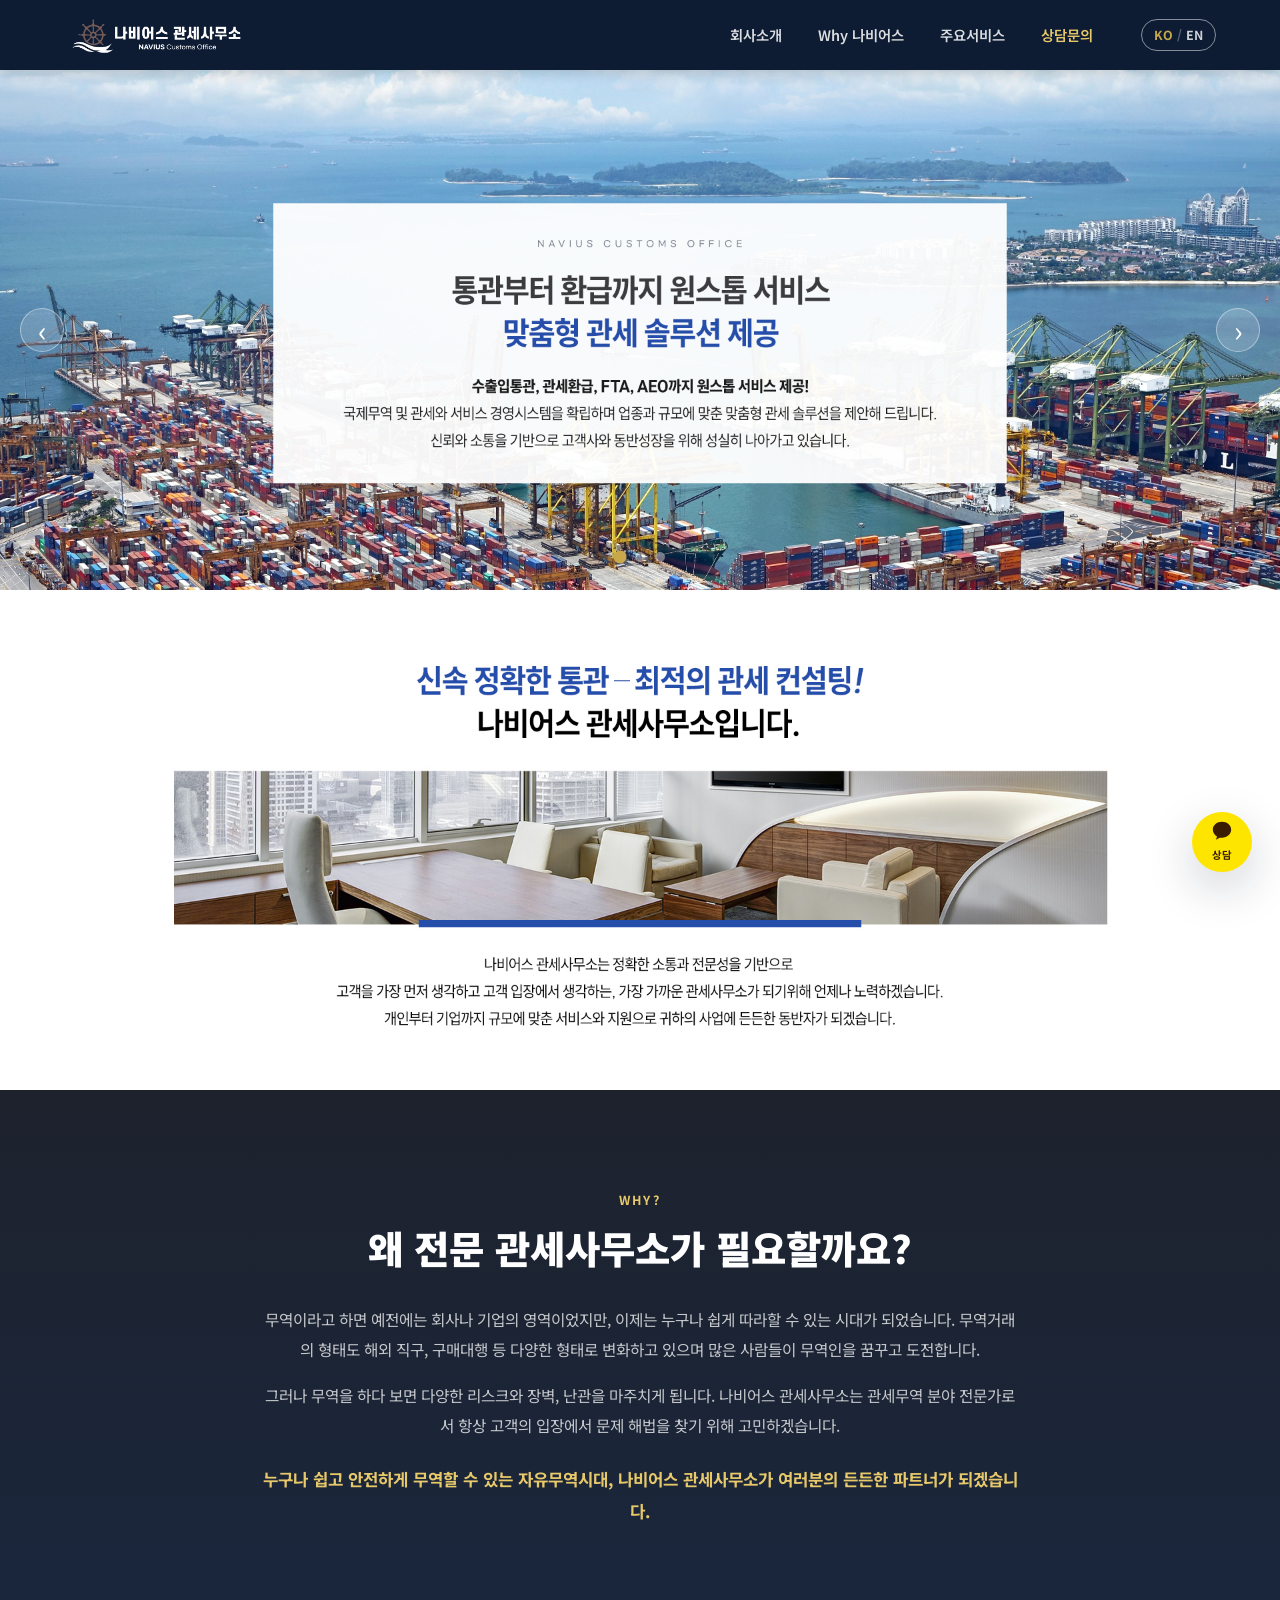
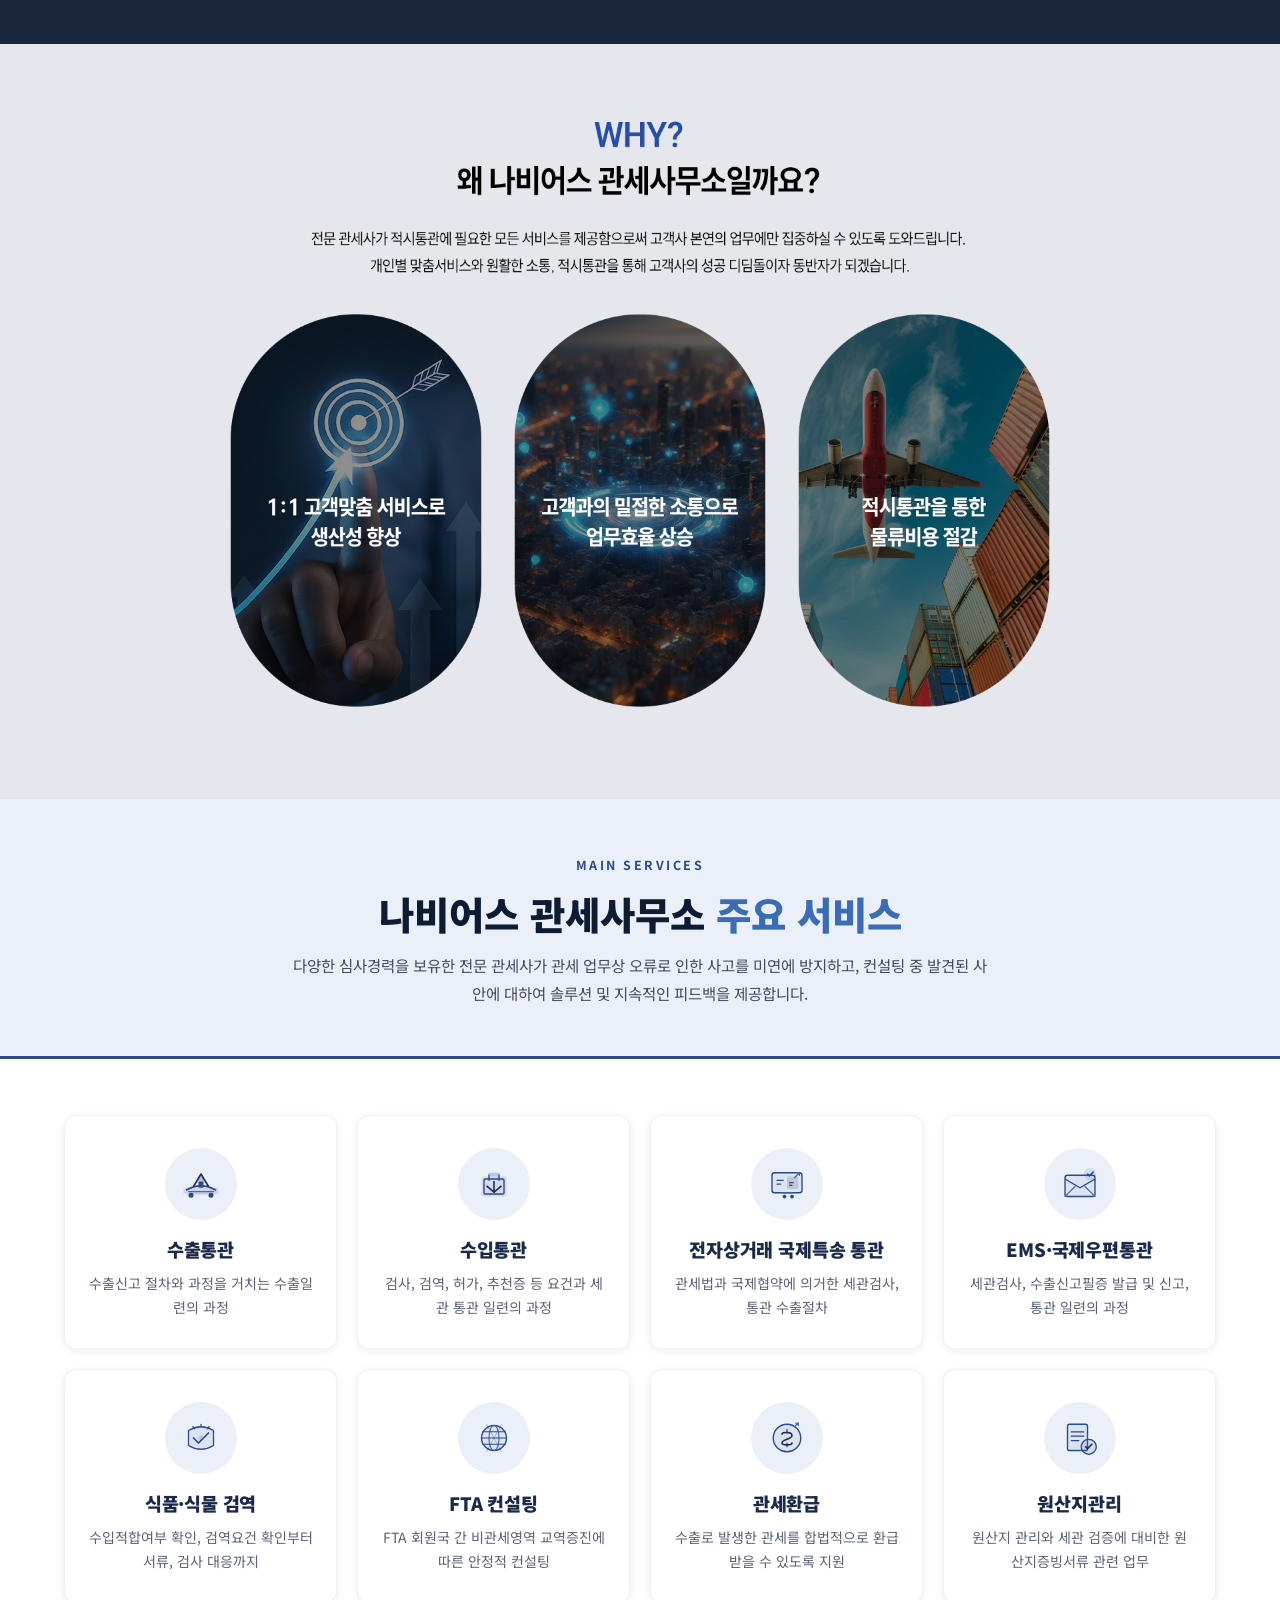
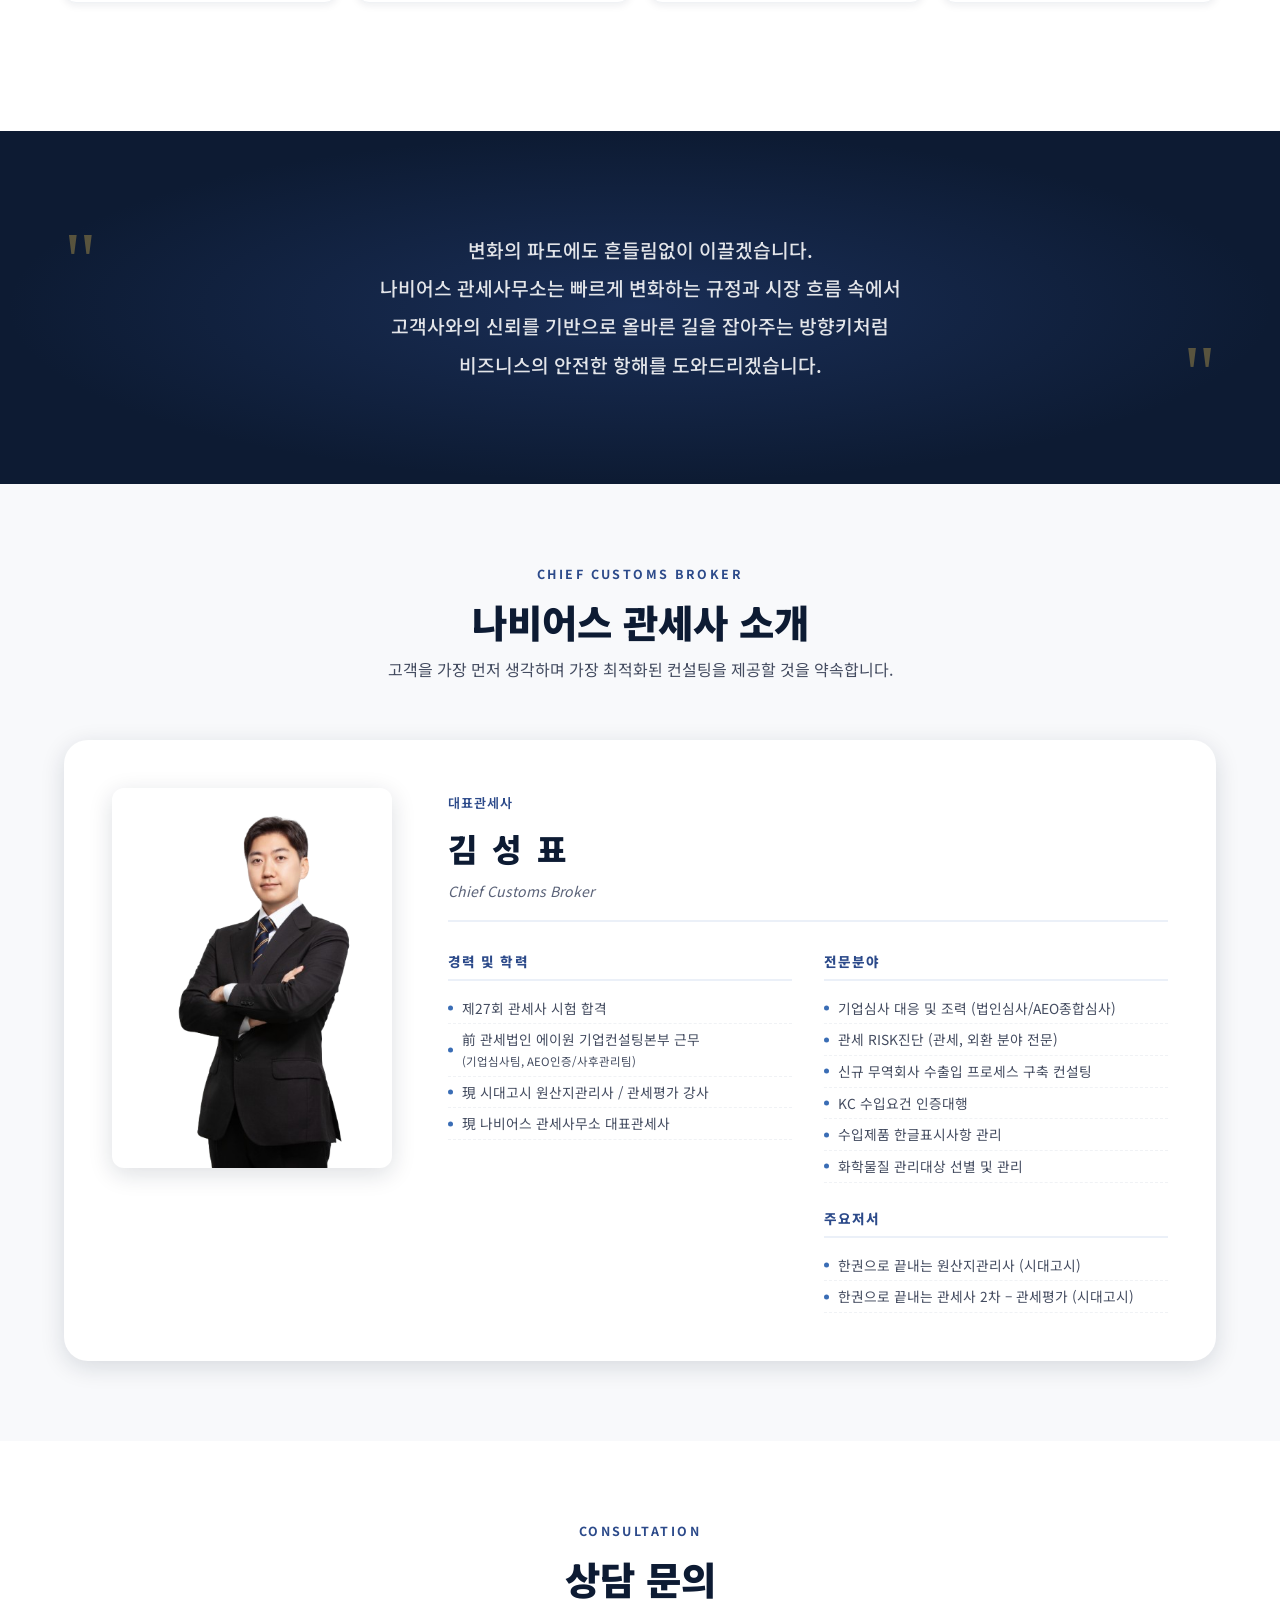
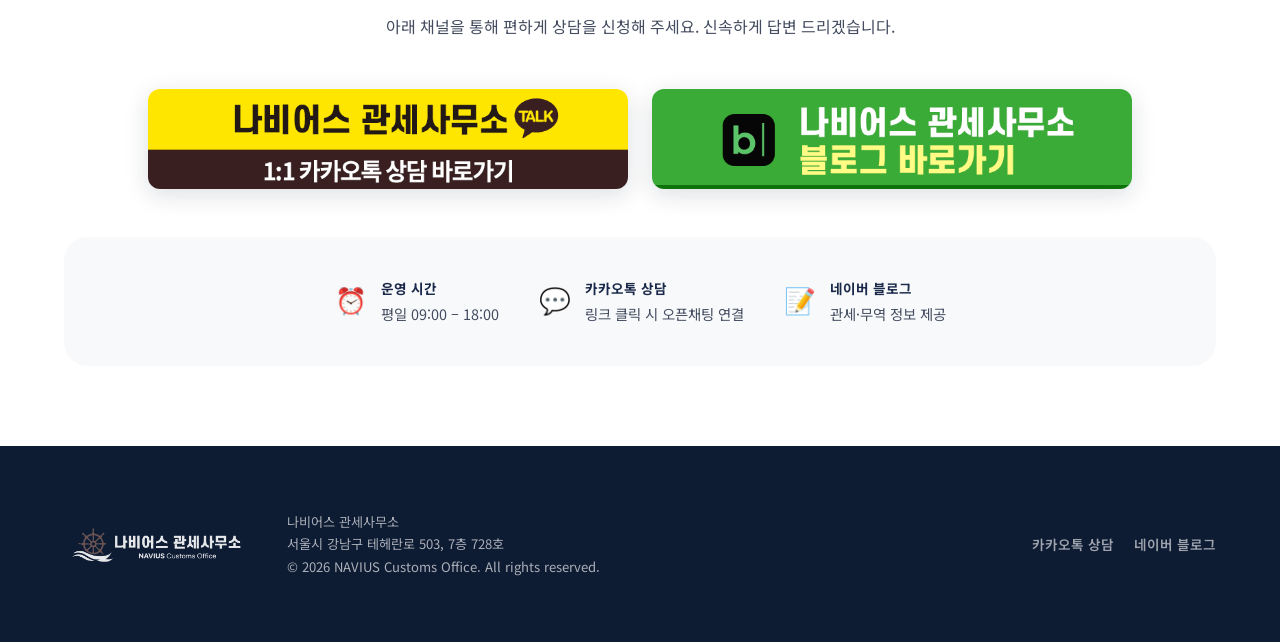
==== commit 1742f59d: "Add files via upload" ====
--- a/index.html
+++ b/index.html
@@ -1,6 +1,11 @@
 <!DOCTYPE html>
 <html lang="ko">
 <head>
+  <meta charset="UTF-8" />
+  <meta name="viewport" content="width=device-width, initial-scale=1.0" />
+  <title>나비어스 관세사무소 | NAVIUS Customs Office</title>
+  <link rel="icon" href="image/favicon.ico" type="image/x-icon">
+  <link rel="stylesheet" href="style.css" />
   <meta charset="UTF-8" />
   <meta name="viewport" content="width=device-width, initial-scale=1.0" />
   <title>나비어스 관세사무소 | NAVIUS Customs Office</title>
